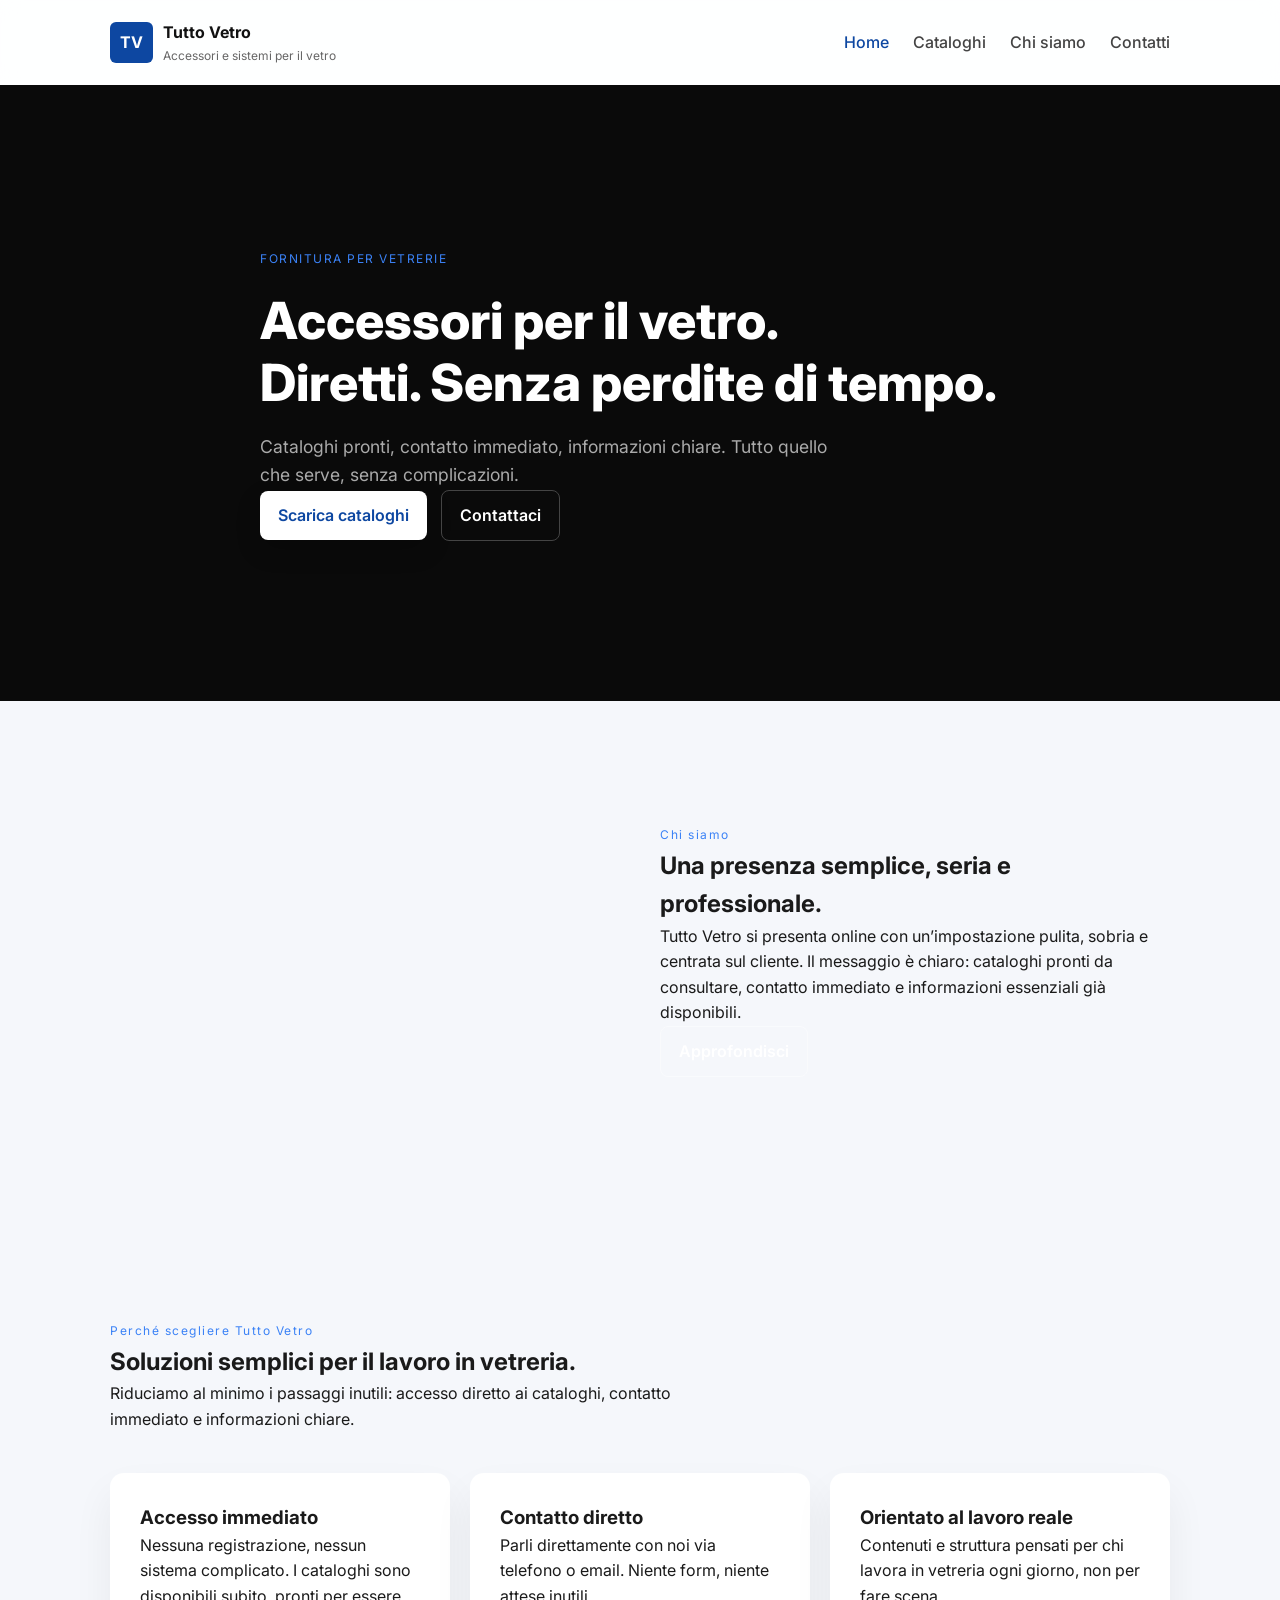
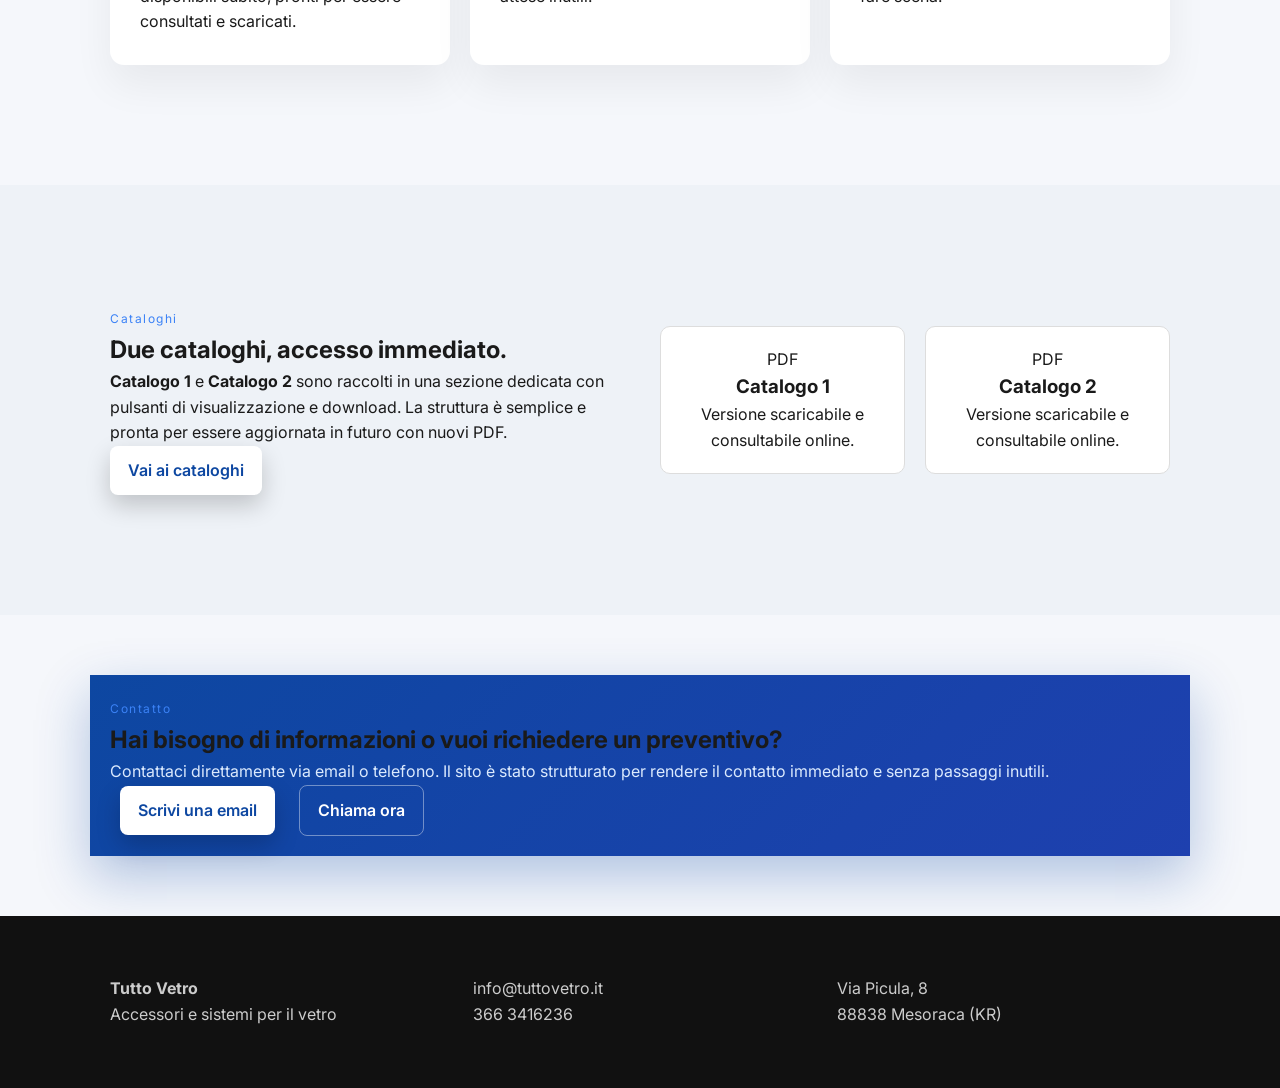
==== index.html @ 6172b516 "Update index.html" ====
<!DOCTYPE html>
<html lang="it">
<head>
  <meta charset="UTF-8" />
  <meta name="viewport" content="width=device-width, initial-scale=1.0" />
  <title>Tutto Vetro | Accessori e sistemi per il vetro</title>
  <meta name="description" content="Tutto Vetro fornisce accessori e sistemi per il vetro. Scarica i cataloghi e contattaci per un preventivo." />
  <meta name="theme-color" content="#0d47a1" />
  <link rel="preconnect" href="https://fonts.googleapis.com">
  <link rel="preconnect" href="https://fonts.gstatic.com" crossorigin>
  <link href="https://fonts.googleapis.com/css2?family=Inter:wght@400;500;600;700;800&display=swap" rel="stylesheet">
  <link rel="stylesheet" href="style.css" />
</head>
<body>
  <header class="site-header">
    <div class="container nav-wrap">
      <a class="brand" href="index.html" aria-label="Tutto Vetro home">
        <span class="brand-mark">TV</span>
        <span class="brand-text">
          <strong>Tutto Vetro</strong>
          <small>Accessori e sistemi per il vetro</small>
        </span>
      </a>
      <button class="nav-toggle" aria-expanded="false" aria-controls="site-nav">Menu</button>
      <nav id="site-nav" class="site-nav">
        <a href="index.html" class="active">Home</a>
        <a href="cataloghi.html">Cataloghi</a>
        <a href="chi-siamo.html">Chi siamo</a>
        <a href="contatti.html">Contatti</a>
      </nav>
    </div>
  </header>

  <main>
   <section class="hero">
  <div class="container hero-inner">
    
    <div class="hero-text">
      <span class="eyebrow">FORNITURA PER VETRERIE</span>
      <h1>Accessori per il vetro.<br>Diretti. Senza perdite di tempo.</h1>
      <p>
        Cataloghi pronti, contatto immediato, informazioni chiare. 
        Tutto quello che serve, senza complicazioni.
      </p>

      <div class="hero-actions">
        <a class="btn btn-primary" href="#">Scarica cataloghi</a>
        <a class="btn btn-ghost" href="#">Contattaci</a>
      </div>
    </div>

  </div>
</section>

     <section class="section">
      <div class="container split reverse">
        <div>
          <span class="eyebrow">Chi siamo</span>
          <h2>Una presenza semplice, seria e professionale.</h2>
          <p>Tutto Vetro si presenta online con un’impostazione pulita, sobria e centrata sul cliente. Il messaggio è chiaro: cataloghi pronti da consultare, contatto immediato e informazioni essenziali già disponibili.</p>
          <a class="btn btn-secondary" href="chi-siamo.html">Approfondisci</a>
        </div>
      </div>
    </section>
    
    <section class="section">
  <div class="container">
    
    <div class="section-head">
      <span class="eyebrow">Perché scegliere Tutto Vetro</span>
      <h2>Soluzioni semplici per il lavoro in vetreria.</h2>
      <p>Riduciamo al minimo i passaggi inutili: accesso diretto ai cataloghi, contatto immediato e informazioni chiare.</p>
    </div>

    <div class="cards three">

      <article class="card">
        <h3>Accesso immediato</h3>
        <p>Nessuna registrazione, nessun sistema complicato. I cataloghi sono disponibili subito, pronti per essere consultati e scaricati.</p>
      </article>

      <article class="card">
        <h3>Contatto diretto</h3>
        <p>Parli direttamente con noi via telefono o email. Niente form, niente attese inutili.</p>
      </article>

      <article class="card">
        <h3>Orientato al lavoro reale</h3>
        <p>Contenuti e struttura pensati per chi lavora in vetreria ogni giorno, non per fare scena.</p>
      </article>
    </div>
  </div>
</section>

    <section class="section section-alt">
      <div class="container split">
        <div>
          <span class="eyebrow">Cataloghi</span>
          <h2>Due cataloghi, accesso immediato.</h2>
          <p><strong>Catalogo 1</strong> e <strong>Catalogo 2</strong> sono raccolti in una sezione dedicata con pulsanti di visualizzazione e download. La struttura è semplice e pronta per essere aggiornata in futuro con nuovi PDF.</p>
          <a class="btn btn-primary" href="cataloghi.html">Vai ai cataloghi</a>
        </div>
        <div class="catalog-preview">
          <div class="catalog-box">
            <span>PDF</span>
            <h3>Catalogo 1</h3>
            <p>Versione scaricabile e consultabile online.</p>
          </div>
          <div class="catalog-box">
            <span>PDF</span>
            <h3>Catalogo 2</h3>
            <p>Versione scaricabile e consultabile online.</p>
          </div>
        </div>
      </div>
    </section>

    <section class="cta-section">
      <div class="container cta-box">
        <div>
          <span class="eyebrow">Contatto</span>
          <h2>Hai bisogno di informazioni o vuoi richiedere un preventivo?</h2>
          <p>Contattaci direttamente via email o telefono. Il sito è stato strutturato per rendere il contatto immediato e senza passaggi inutili.</p>
        </div>
        <div class="cta-actions">
          <a class="btn btn-primary" href="mailto:info@tuttovetro.it">Scrivi una email</a>
          <a class="btn btn-secondary" href="tel:+393663416236">Chiama ora</a>
        </div>
      </div>
    </section>
  </main>

  <footer class="site-footer">
    <div class="container footer-grid">
      <div>
        <strong>Tutto Vetro</strong>
        <p>Accessori e sistemi per il vetro</p>
      </div>
      <div>
        <p><a href="mailto:info@tuttovetro.it">info@tuttovetro.it</a></p>
        <p><a href="tel:+393663416236">366 3416236</a></p>
      </div>
      <div>
        <p>Via Picula, 8</p>
        <p>88838 Mesoraca (KR)</p>
      </div>
    </div>
  </footer>

  <script src="assets/js/script.js"></script>
</body>
</html>
---- style.css ----
/* ===== RESET ===== */
* {
  margin: 0;
  padding: 0;
  box-sizing: border-box;
}

/* ===== BASE ===== */
body {
  font-family: 'Inter', sans-serif;
  background: #f5f7fb;
  color: #1a1a1a;
  line-height: 1.6;
}

.container {
  max-width: 1100px;
  margin: auto;
  padding: 20px;
}

/* ===== HEADER ===== */
.site-header {
  background: rgba(255,255,255,0.9);
  backdrop-filter: blur(10px);
  position: sticky;
  top: 0;
  z-index: 100;
}

.nav-wrap {
  display: flex;
  justify-content: space-between;
  align-items: center;
}

.brand {
  display: flex;
  align-items: center;
  text-decoration: none;
  color: #111;
}

.brand-mark {
  background: #0d47a1;
  color: white;
  padding: 8px 10px;
  border-radius: 6px;
  margin-right: 10px;
  font-weight: 700;
}

.brand-text small {
  display: block;
  font-size: 0.75rem;
  color: #666;
}

/* NAV */
.site-nav a {
  margin-left: 20px;
  text-decoration: none;
  color: #444;
  font-weight: 500;
}

.site-nav a.active,
.site-nav a:hover {
  color: #0d47a1;
}

/* ===== HERO ===== */
.hero {
  background: #0a0a0a;
  color: white;
  padding: 140px 0;
}

.hero-inner {
  max-width: 800px;
}

.hero h1 {
  font-size: 3.2rem;
  font-weight: 800;
  line-height: 1.2;
  margin: 20px 0;
}

.hero p {
  color: #aaa;
  font-size: 1.1rem;
  max-width: 600px;
}

.eyebrow {
  font-size: 0.75rem;
  letter-spacing: 1.5px;
  color: #3b82f6;
}

.btn-primary {
  background: #2563eb;
  color: white;
  padding: 14px 22px;
  border-radius: 8px;
}

.btn-ghost {
  border: 1px solid #444;
  color: white;
  padding: 14px 22px;
  border-radius: 8px;
}

/* BOTTONI */
.btn {
  display: inline-block;
  padding: 12px 18px;
  border-radius: 8px;
  font-weight: 600;
  text-decoration: none;
  margin-right: 10px;
}

.btn-primary {
  background: white;
  color: #0d47a1;
  box-shadow: 0 10px 25px rgba(0,0,0,0.2);
}

.btn-primary:hover {
  transform: translateY(-2px);
}

.btn-secondary {
  border: 1px solid rgba(255,255,255,0.4);
  color: white;
}

.btn-secondary:hover {
  background: #eee;
}

/* LISTA HERO */
.hero-points {
  margin-top: 20px;
  list-style: none;
}

.hero-points li {
  margin-bottom: 8px;
}

/* ===== CARD HERO DESTRA ===== */
.hero-card {
  background: rgba(255,255,255,0.08);
  backdrop-filter: blur(10px);
  border: 1px solid rgba(255,255,255,0.15);
  color: white;
}

.quick-info dt {
  font-weight: 600;
  font-size: 0.85rem;
  color: #777;
}

.quick-info dd {
  margin-bottom: 12px;
}

/* ===== SEZIONI ===== */
.section {
  padding: 100px 0;
}

.section-alt {
  background: #eef2f7;
}

.section-head {
  max-width: 600px;
  margin-bottom: 40px;
}

/* ===== CARDS ===== */
.cards {
  display: grid;
  gap: 20px;
}

.cards.three {
  grid-template-columns: repeat(3, 1fr);
}

.card {
  background: white;
  padding: 30px;
  border-radius: 14px;
  box-shadow: 0 20px 40px rgba(0,0,0,0.06);
  transition: all 0.3s ease;
}

.card:hover {
  transform: translateY(-6px);
  box-shadow: 0 30px 60px rgba(0,0,0,0.1);
}

/* ===== SPLIT ===== */
.split {
  display: grid;
  grid-template-columns: 1fr 1fr;
  gap: 40px;
  align-items: center;
}

.split.reverse {
  direction: rtl;
}

.split.reverse > * {
  direction: ltr;
}

/* ===== CATALOGHI ===== */
.catalog-preview {
  display: flex;
  gap: 20px;
}

.catalog-box {
  background: white;
  padding: 20px;
  border-radius: 10px;
  flex: 1;
  text-align: center;
  border: 1px solid #ddd;
}

/* ===== INFO PANEL ===== */
.info-panel {
  background: white;
  padding: 25px;
  border-radius: 10px;
}

.info-panel ul {
  list-style: none;
}

.info-panel li {
  margin-bottom: 10px;
}

/* ===== CTA ===== */
.cta-section {
  padding: 60px 0;
}

.cta-box {
  background: linear-gradient(135deg, #0d47a1, #1e40af);
  box-shadow: 0 20px 50px rgba(13,71,161,0.3);
}

.cta-box p {
  color: #dbeafe;
}

.cta-actions a {
  margin-left: 10px;
}

/* ===== FOOTER ===== */
.site-footer {
  background: #111;
  color: #ccc;
  padding: 40px 0;
}

.footer-grid {
  display: grid;
  grid-template-columns: repeat(3, 1fr);
  gap: 30px;
}

.site-footer a {
  color: #ccc;
  text-decoration: none;
}

/* ===== RESPONSIVE ===== */
@media (max-width: 900px) {
  .hero-grid,
  .split,
  .cards.three,
  .footer-grid {
    grid-template-columns: 1fr;
  }

  .cta-box {
    flex-direction: column;
    gap: 20px;
    text-align: center;
  }
}
.nav-toggle {
  display: none;
}
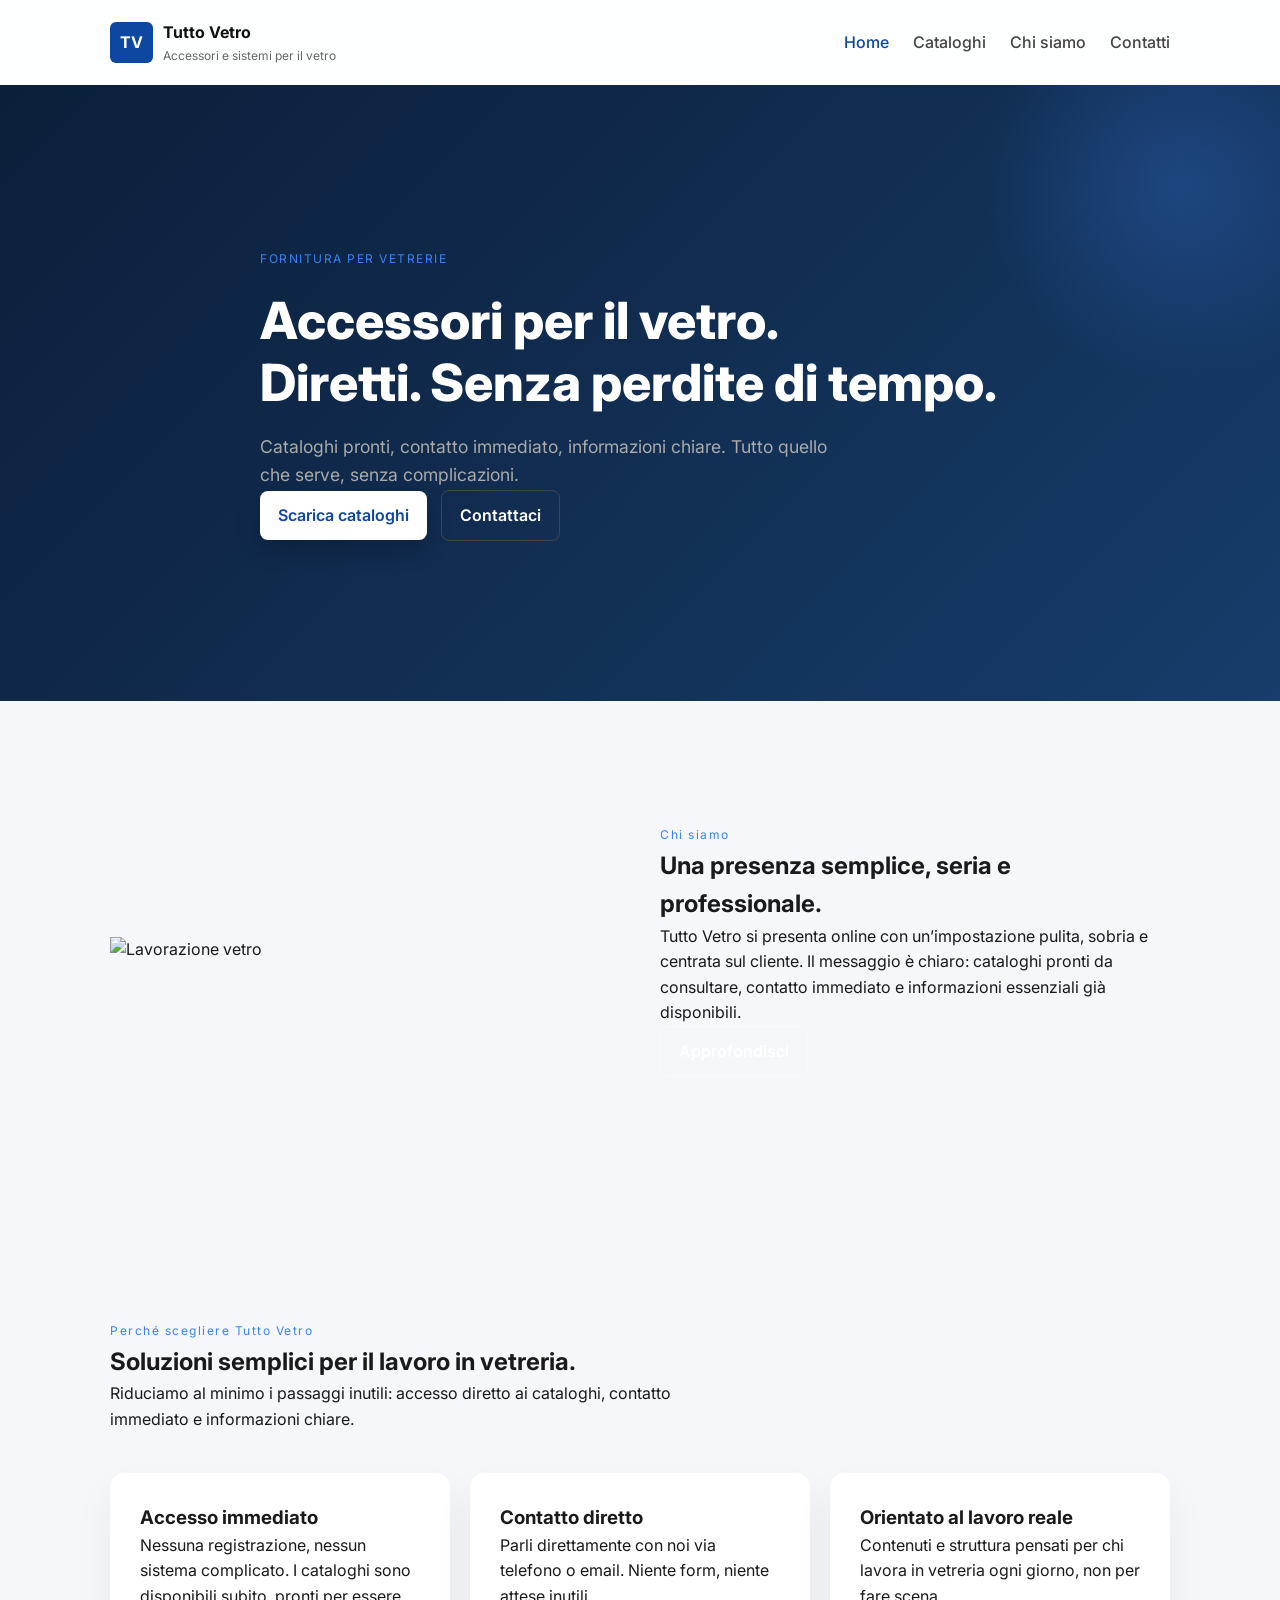
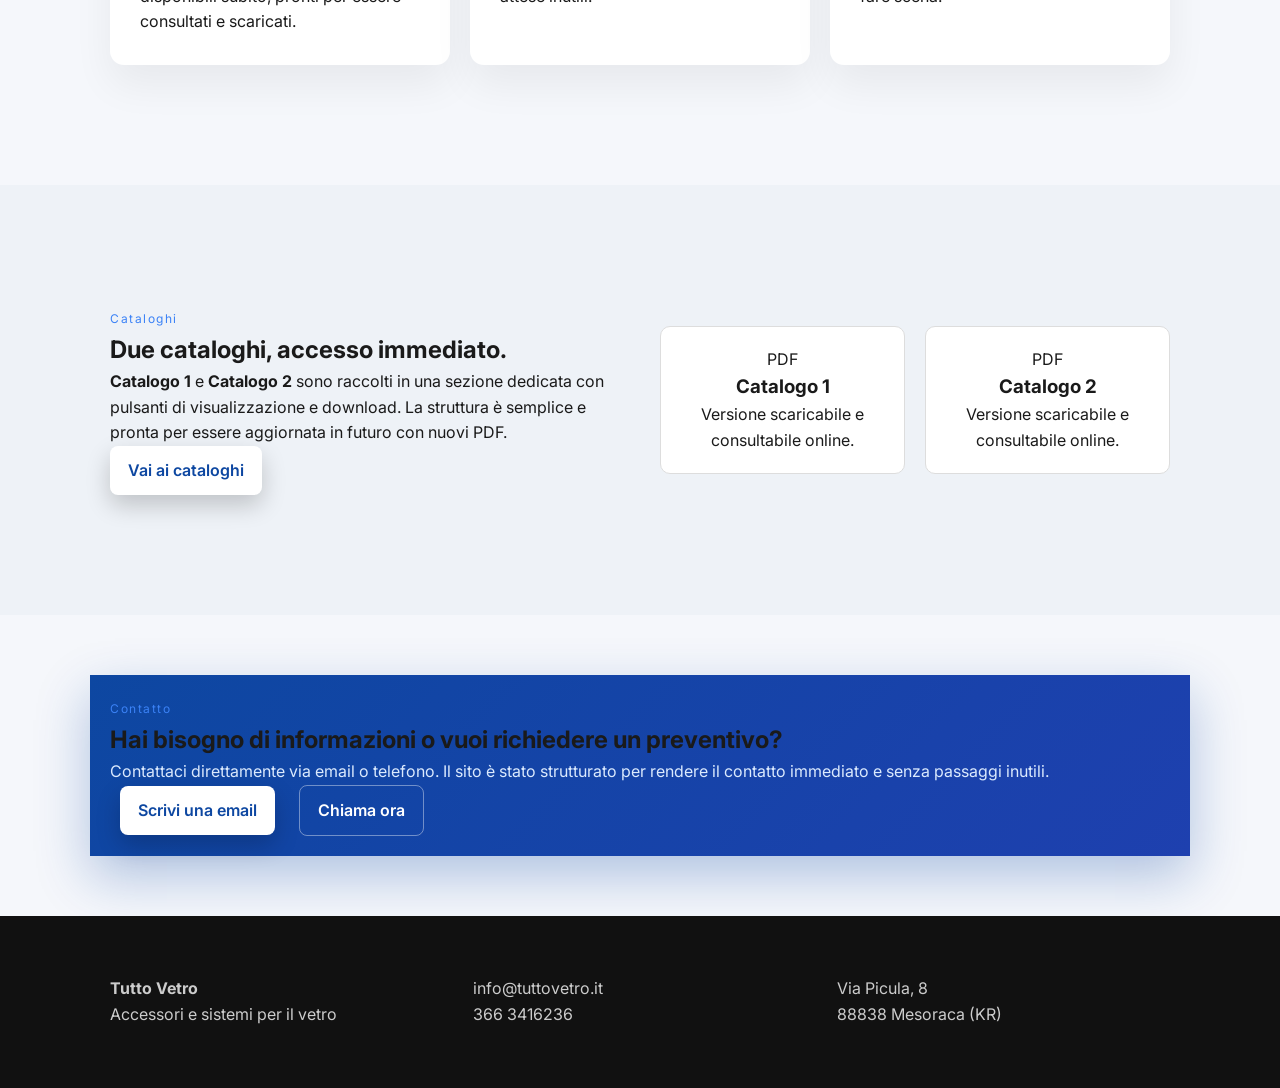
==== commit 910b12be: "Update index.html" ====
--- a/index.html
+++ b/index.html
@@ -60,6 +60,9 @@
           <p>Tutto Vetro si presenta online con un’impostazione pulita, sobria e centrata sul cliente. Il messaggio è chiaro: cataloghi pronti da consultare, contatto immediato e informazioni essenziali già disponibili.</p>
           <a class="btn btn-secondary" href="chi-siamo.html">Approfondisci</a>
         </div>
+        <div class="image-box">
+      <img src="assets/img/vetro.jpg" alt="Lavorazione vetro">
+    </div>
       </div>
     </section>
     
--- a/style.css
+++ b/style.css
@@ -71,9 +71,33 @@
 
 /* ===== HERO ===== */
 .hero {
-  background: #0a0a0a;
+  .hero {
+  backdrop-filter: blur(2px);
+}
+  background: linear-gradient(
+    135deg,
+    #0b1f3a 0%,
+    #102a4c 40%,
+    #163d6b 100%
+  );
   color: white;
   padding: 140px 0;
+  position: relative;
+  overflow: hidden;
+}
+
+.hero::before {
+  content: "";
+  position: absolute;
+  top: -100px;
+  right: -100px;
+  width: 400px;
+  height: 400px;
+  background: radial-gradient(
+    circle,
+    rgba(59, 130, 246, 0.25),
+    transparent 70%
+  );
 }
 
 .hero-inner {
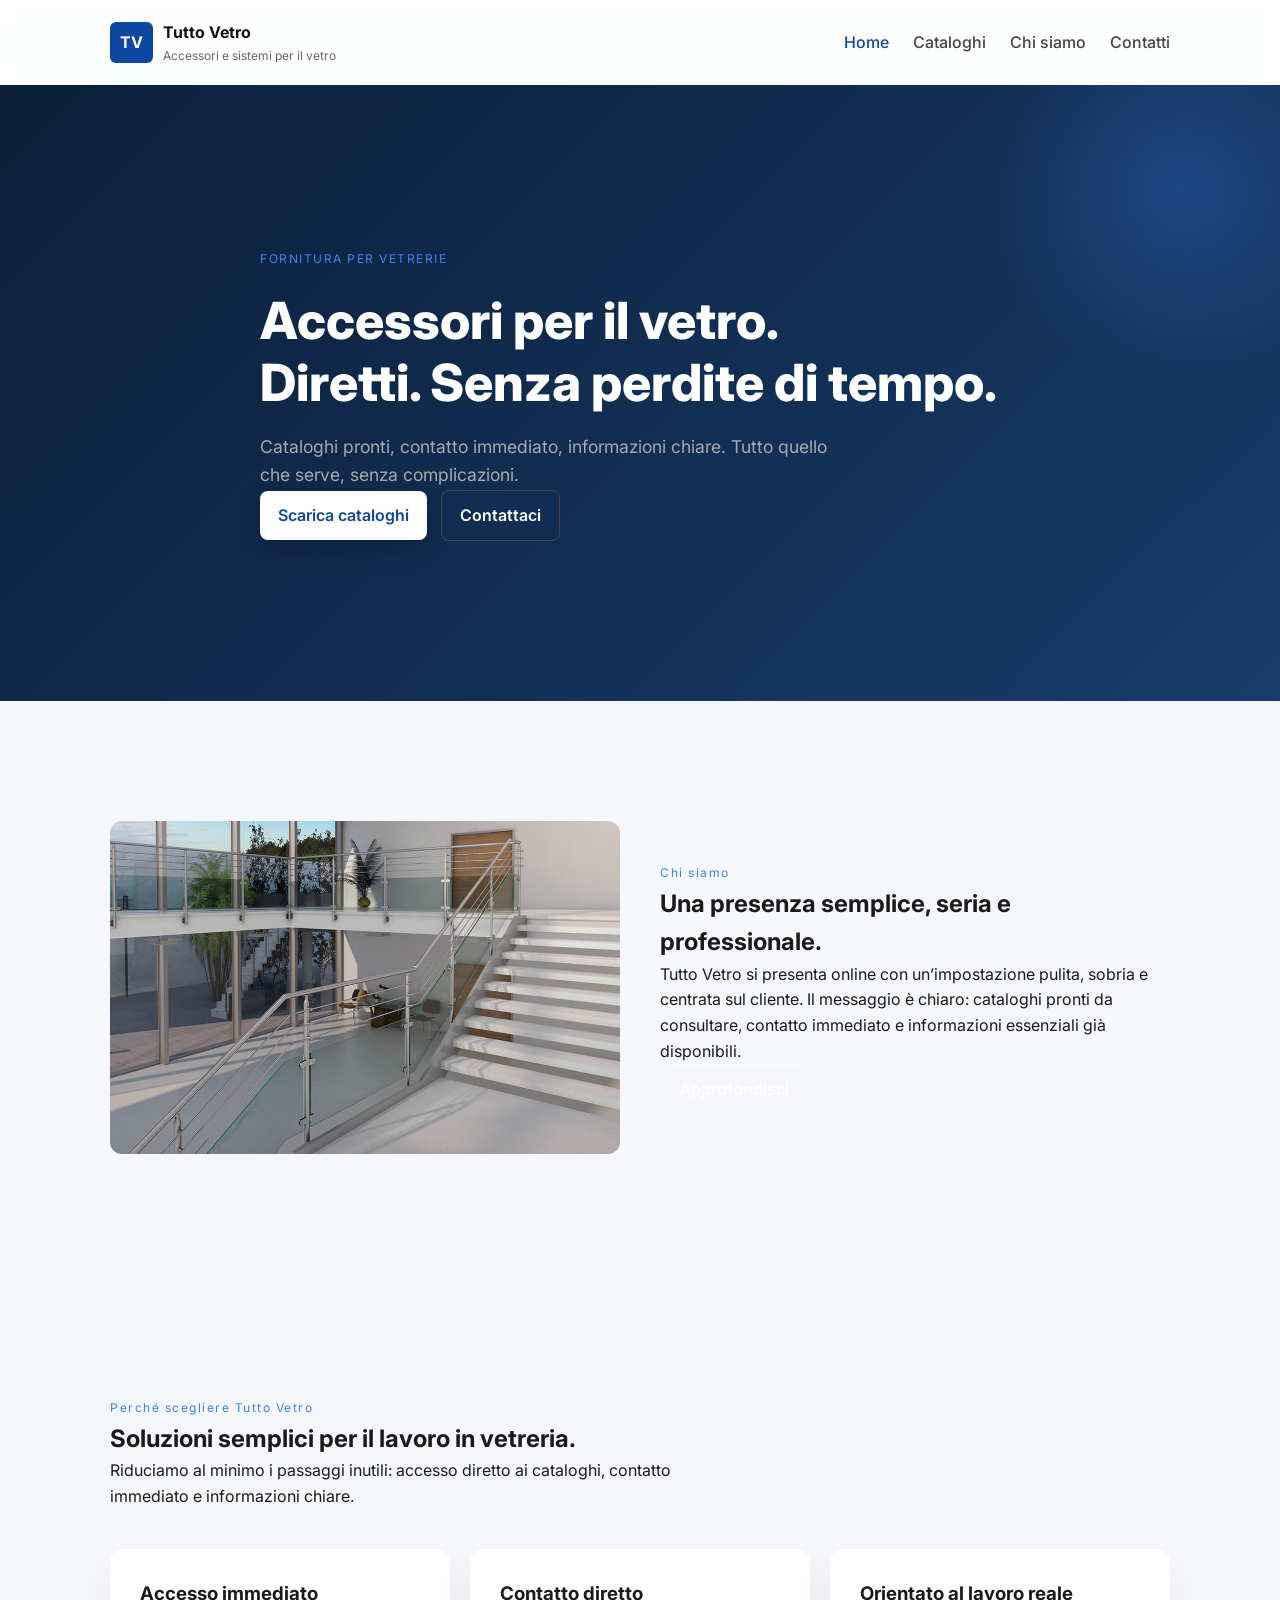
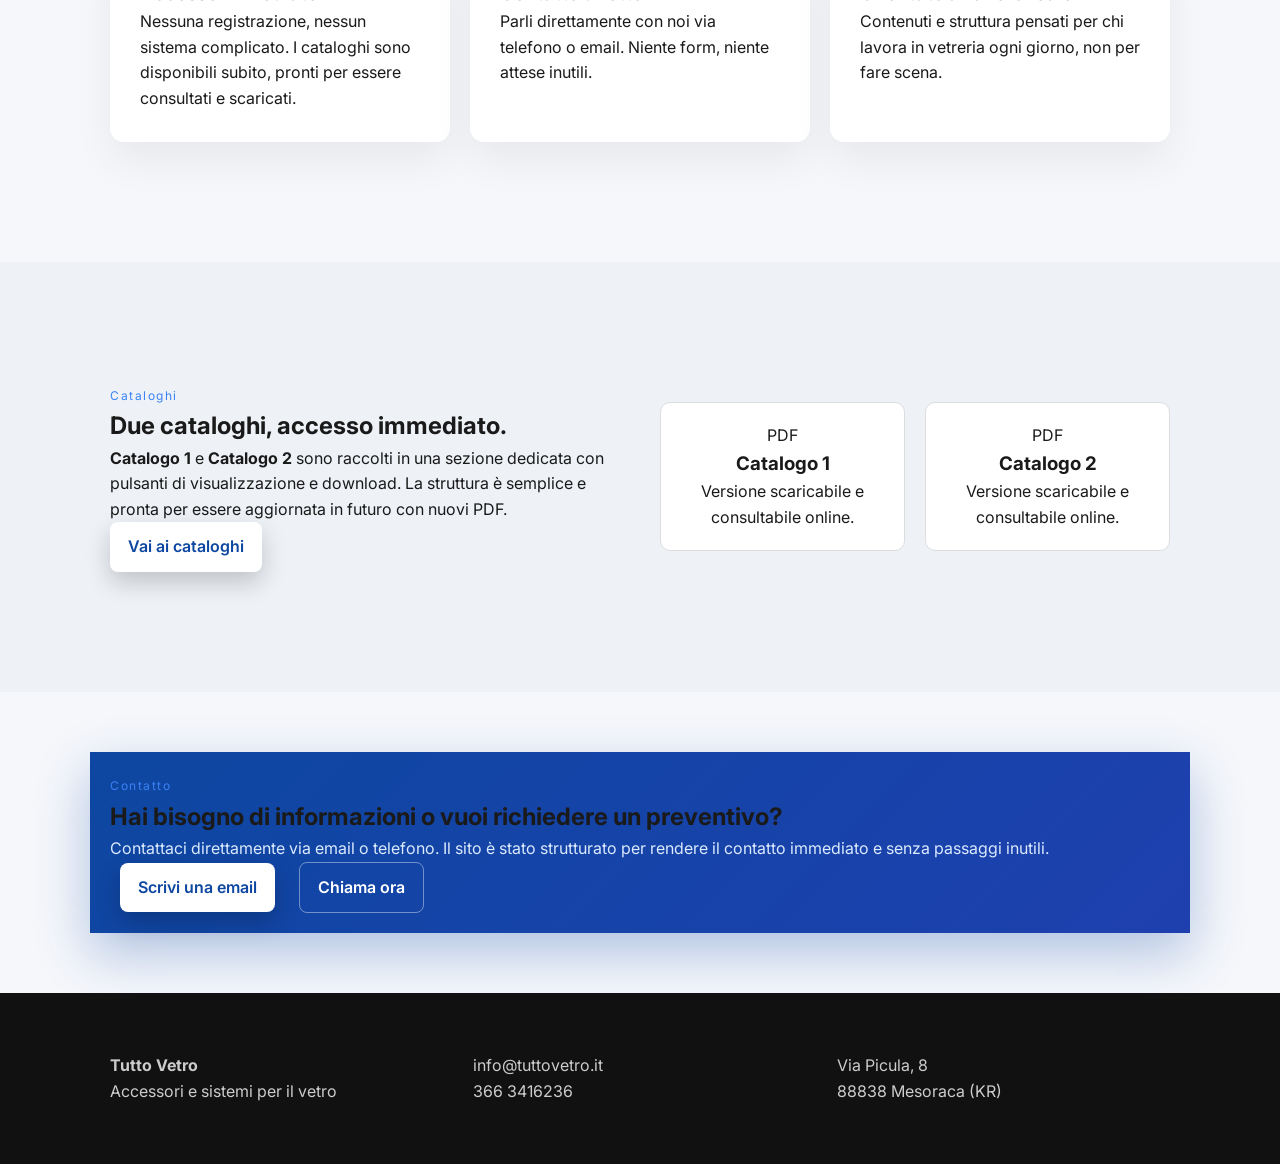
==== commit 55b1add0: "Update index.html" ====
--- a/index.html
+++ b/index.html
@@ -61,7 +61,7 @@
           <a class="btn btn-secondary" href="chi-siamo.html">Approfondisci</a>
         </div>
         <div class="image-box">
-      <img src="assets/img/vetro.jpg" alt="Lavorazione vetro">
+      <img src="assets/vetro.jpg" alt="Lavorazione vetro">
     </div>
       </div>
     </section>
--- a/style.css
+++ b/style.css
@@ -331,3 +331,27 @@
 .nav-toggle {
   display: none;
 }
+.image-box {
+  position: relative;
+  border-radius: 12px;
+  overflow: hidden;
+}
+
+.image-box img {
+  width: 100%;
+  height: 100%;
+  object-fit: cover;
+  display: block;
+}
+
+/* overlay leggero (effetto premium) */
+.image-box::after {
+  content: "";
+  position: absolute;
+  inset: 0;
+  background: linear-gradient(
+    to top,
+    rgba(0,0,0,0.3),
+    transparent
+  );
+}
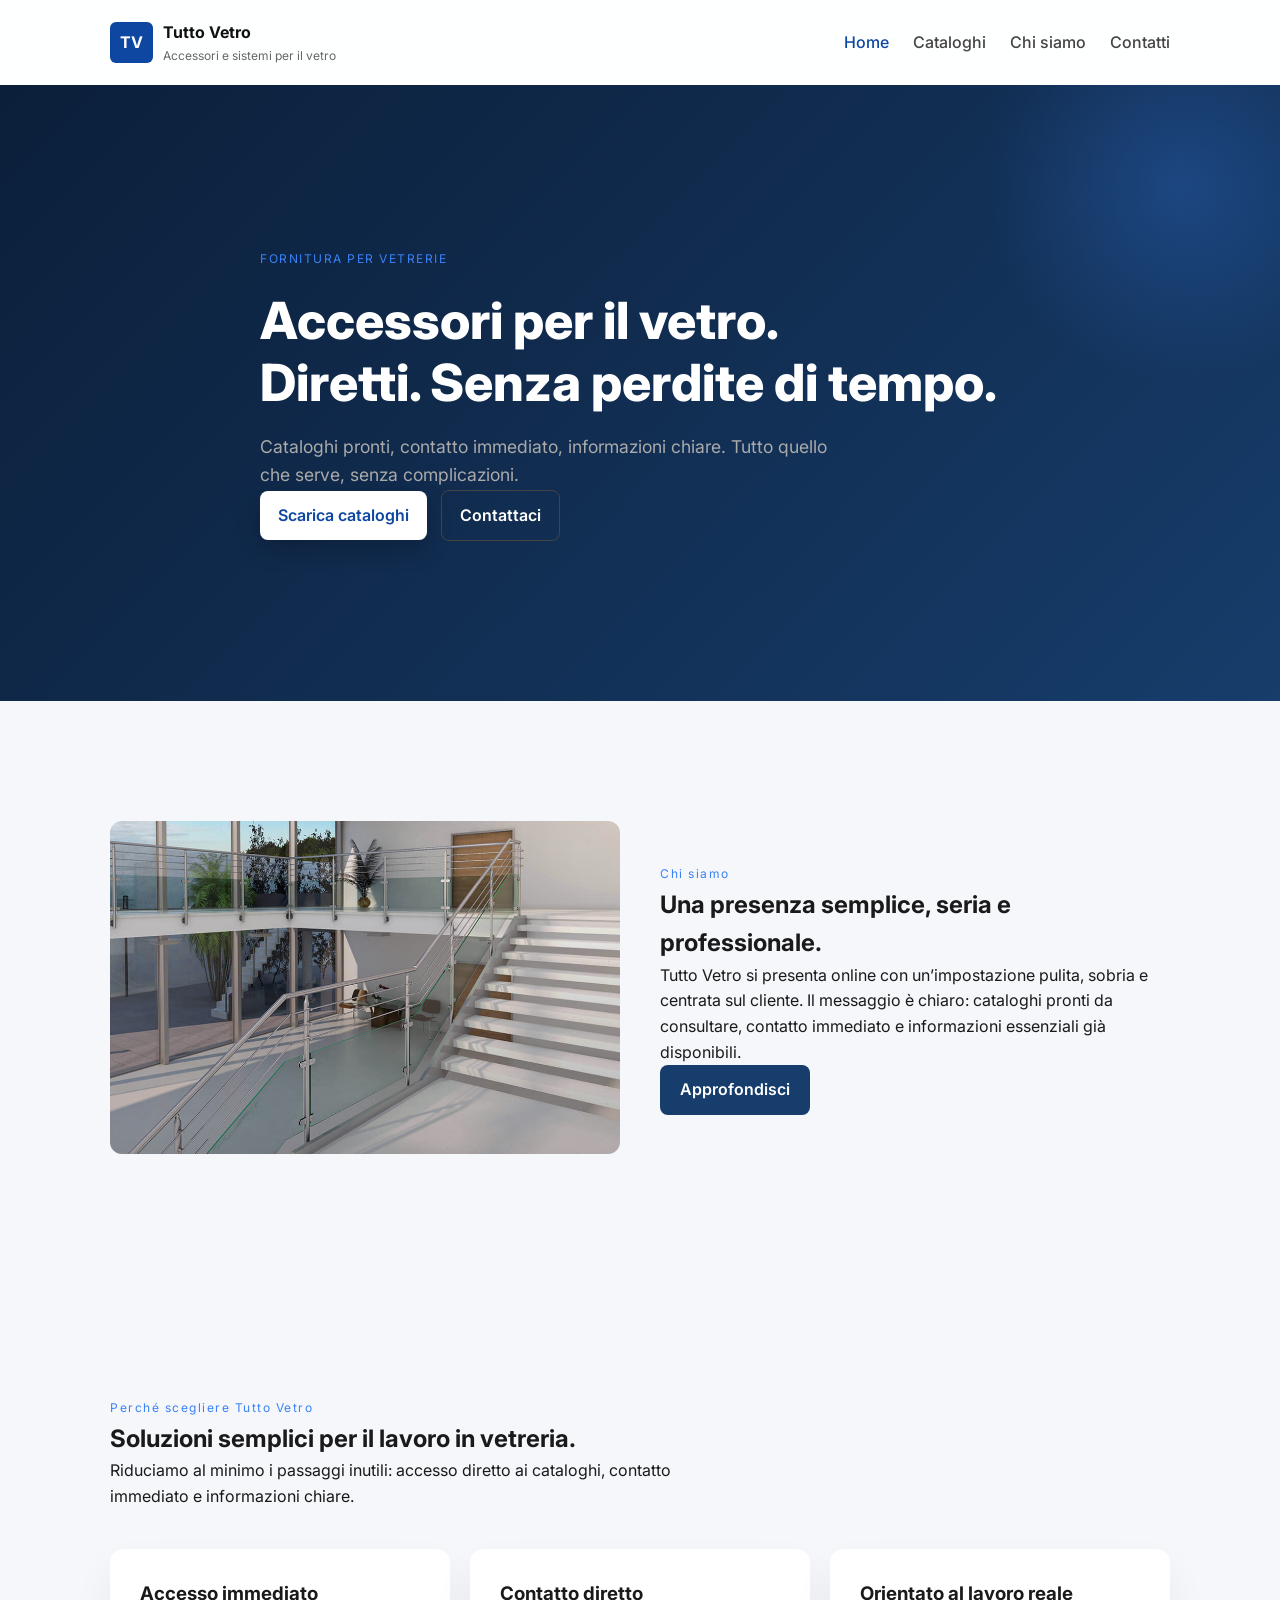
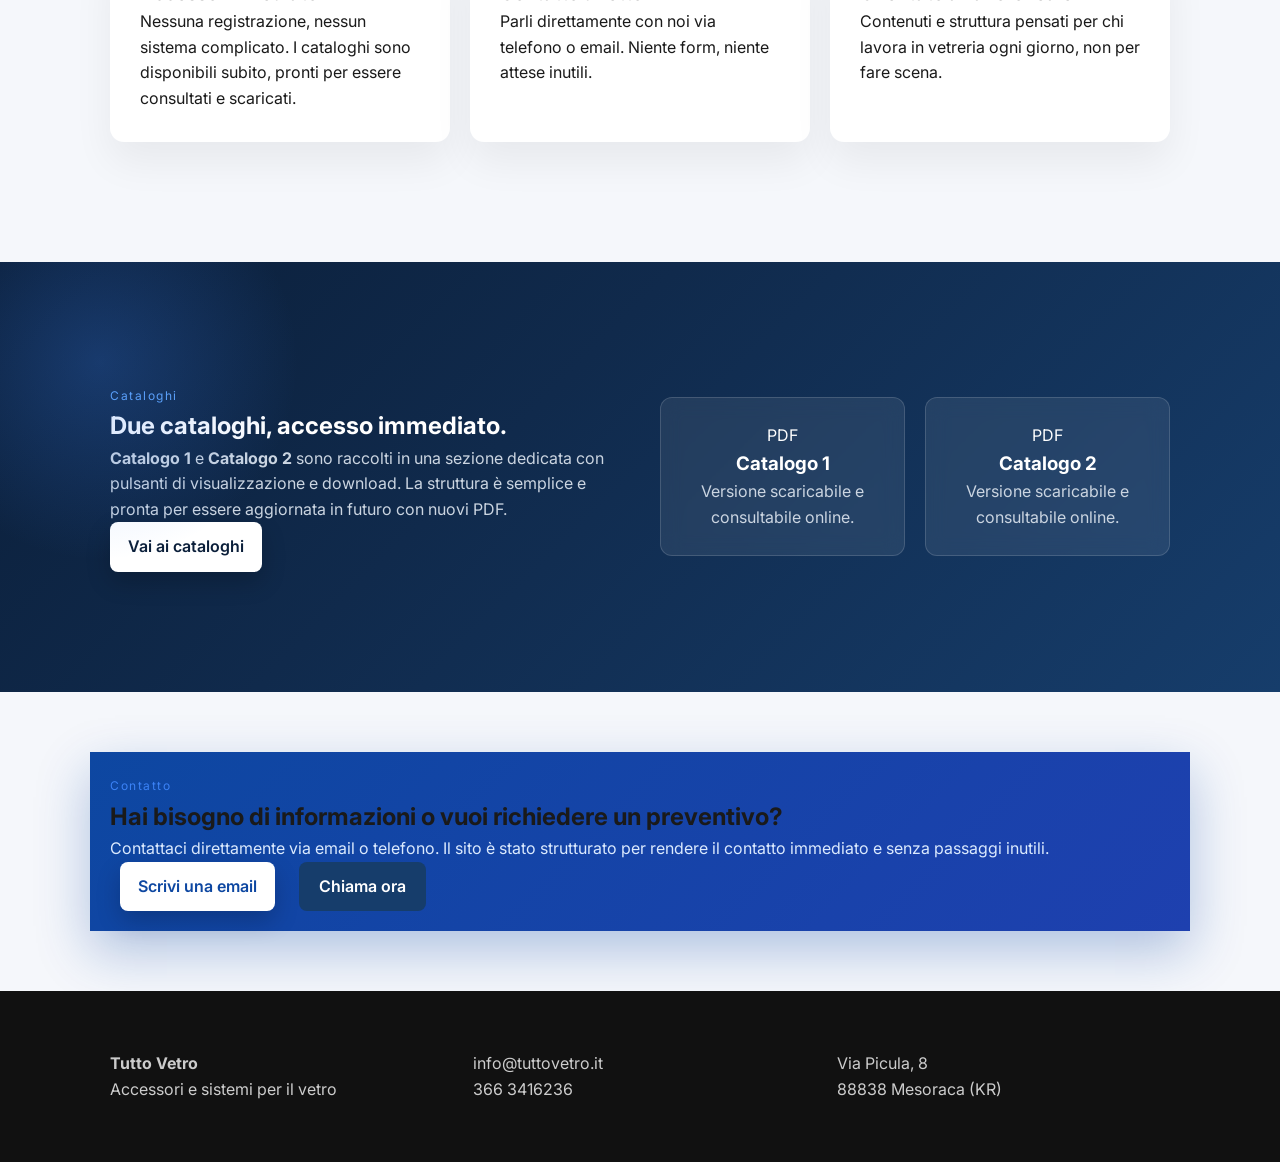
==== commit 991851d5: "Update index.html" ====
--- a/index.html
+++ b/index.html
@@ -95,7 +95,7 @@
   </div>
 </section>
 
-    <section class="section section-alt">
+    <section class="section section-blue">
       <div class="container split">
         <div>
           <span class="eyebrow">Cataloghi</span>
--- a/style.css
+++ b/style.css
@@ -158,12 +158,16 @@
 }
 
 .btn-secondary {
-  border: 1px solid rgba(255,255,255,0.4);
-  color: white;
+  background: #163d6b;
+  color: white;
+  border: none;
+  padding: 12px 20px;
+  border-radius: 8px;
+  font-weight: 600;
 }
 
 .btn-secondary:hover {
-  background: #eee;
+  background: #0f2b4d;
 }
 
 /* LISTA HERO */
@@ -355,3 +359,58 @@
     transparent
   );
 }
+.section-blue {
+  background: linear-gradient(
+    135deg,
+    #0b1f3a 0%,
+    #102a4c 40%,
+    #163d6b 100%
+  );
+  color: white;
+  padding: 100px 0;
+  position: relative;
+  overflow: hidden;
+}
+.section-blue::before {
+  content: "";
+  position: absolute;
+  top: -100px;
+  left: -100px;
+  width: 400px;
+  height: 400px;
+  background: radial-gradient(
+    circle,
+    rgba(59, 130, 246, 0.25),
+    transparent 70%
+  );
+}
+.section-blue p {
+  color: #cbd5e1;
+}
+
+.section-blue .eyebrow {
+  color: #60a5fa;
+}
+.catalog-box {
+  background: rgba(255,255,255,0.08);
+  backdrop-filter: blur(10px);
+  border: 1px solid rgba(255,255,255,0.15);
+  border-radius: 12px;
+  padding: 25px;
+  text-align: center;
+  color: white;
+  transition: all 0.3s ease;
+}
+
+.catalog-box:hover {
+  transform: translateY(-5px);
+  background: rgba(255,255,255,0.12);
+}
+.section-blue .btn-primary {
+  background: white;
+  color: #0b1f3a;
+}
+
+.section-blue .btn-primary:hover {
+  background: #e5e7eb;
+}
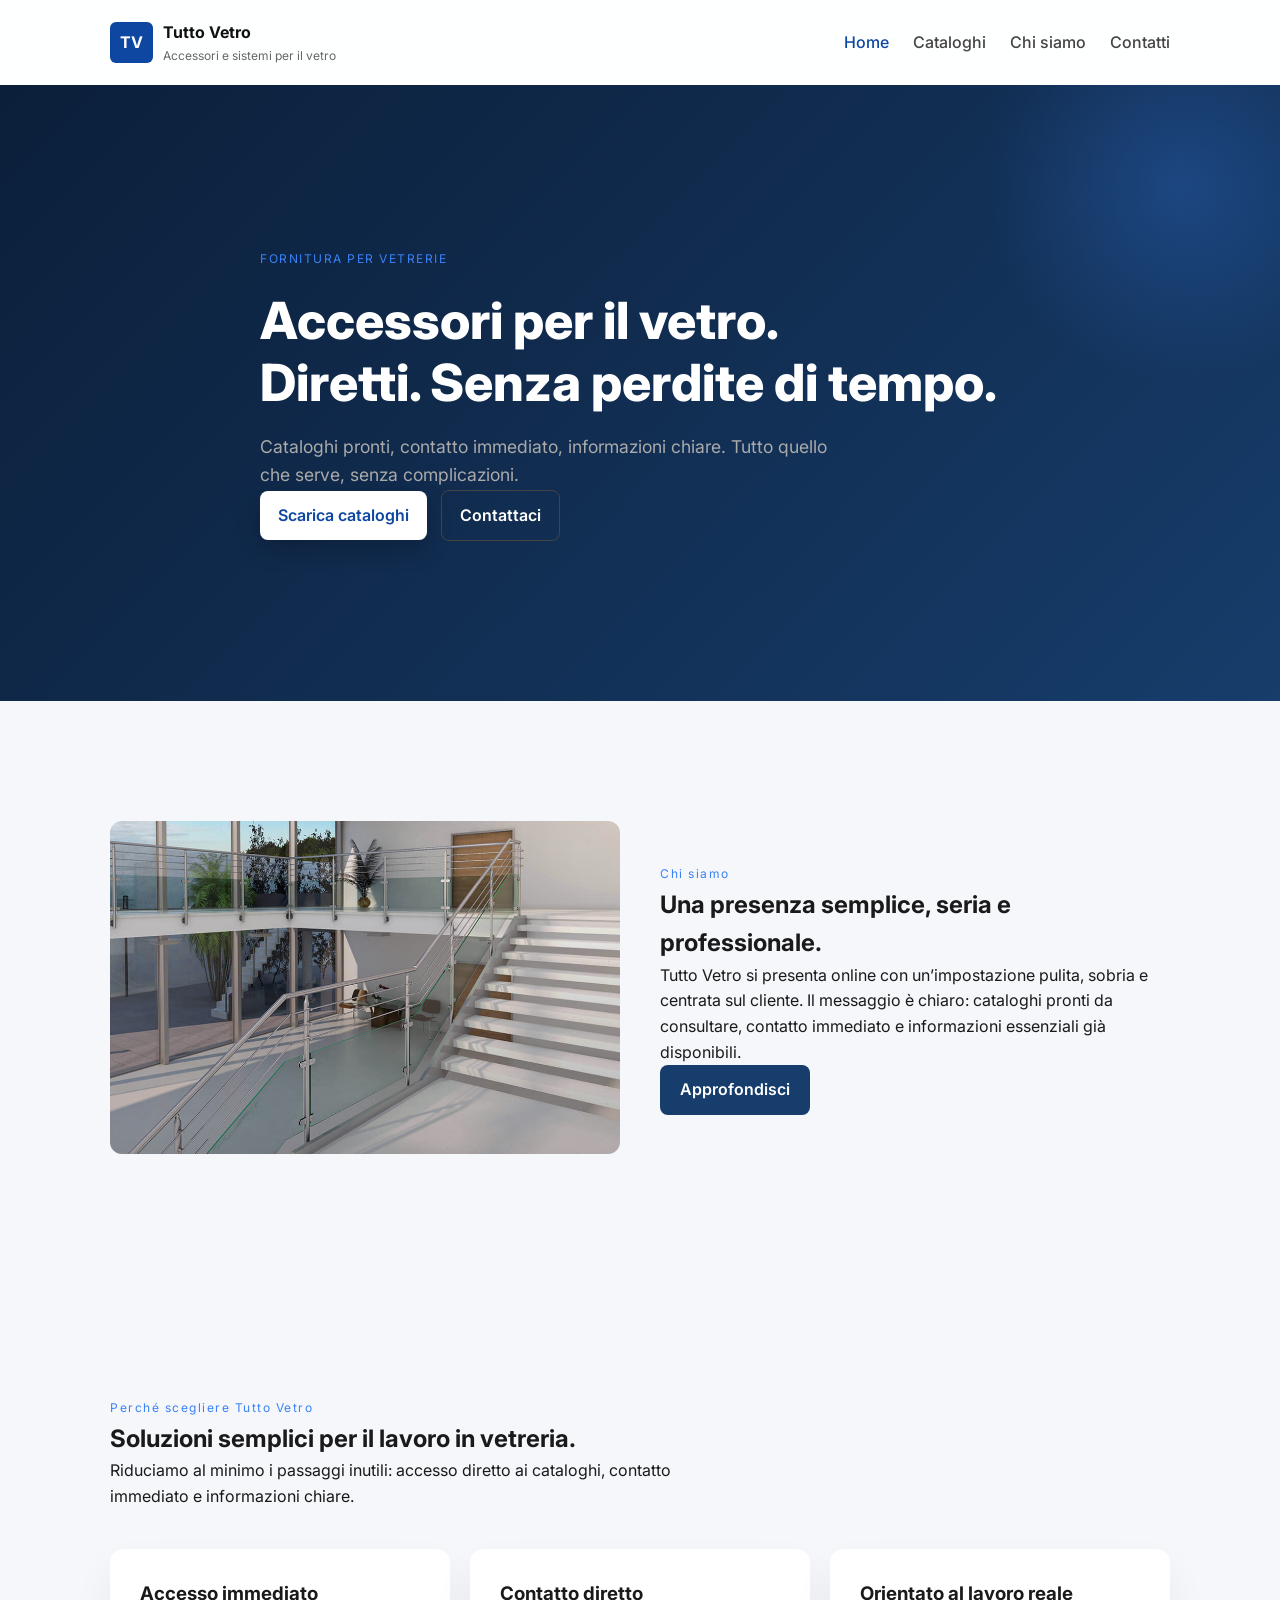
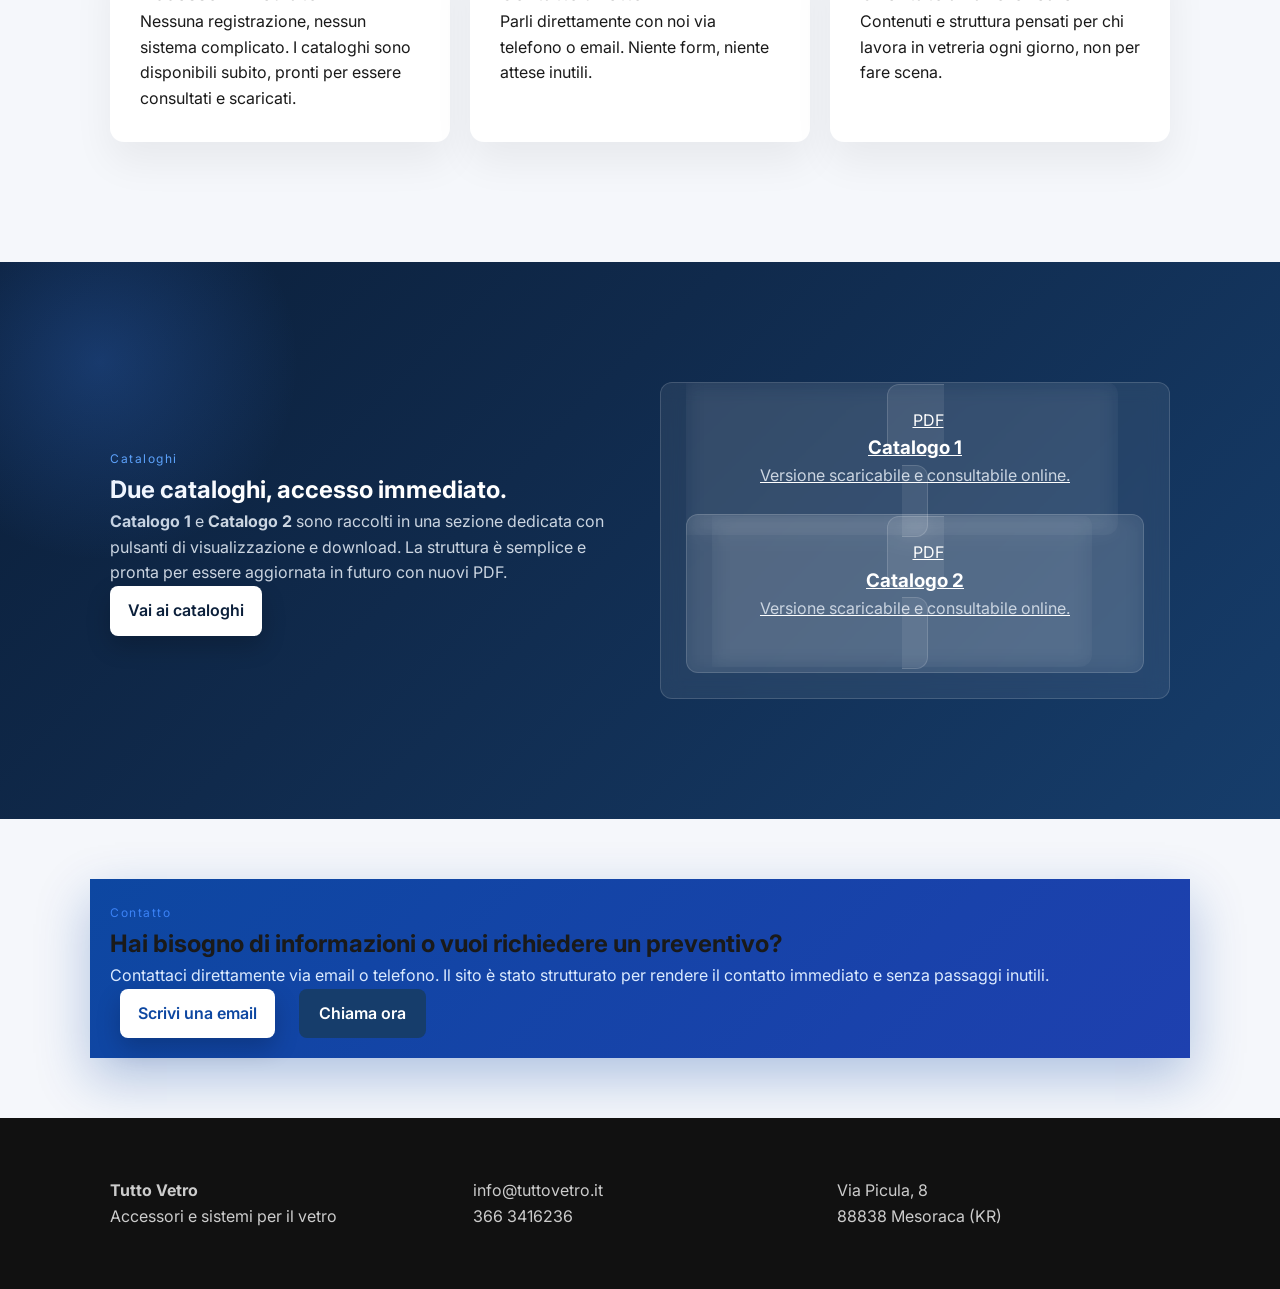
==== commit 15e71979: "Update index.html" ====
--- a/index.html
+++ b/index.html
@@ -105,15 +105,17 @@
         </div>
         <div class="catalog-preview">
           <div class="catalog-box">
-            <span>PDF</span>
-            <h3>Catalogo 1</h3>
-            <p>Versione scaricabile e consultabile online.</p>
-          </div>
+            <a href="catalogo-1.pdf" target="_blank" class="catalog-box">
+  <span>PDF</span>
+  <h3>Catalogo 1</h3>
+  <p>Versione scaricabile e consultabile online.</p>
+</a>
           <div class="catalog-box">
-            <span>PDF</span>
-            <h3>Catalogo 2</h3>
-            <p>Versione scaricabile e consultabile online.</p>
-          </div>
+            <a href="catalogo-2.pdf" target="_blank" class="catalog-box">
+  <span>PDF</span>
+  <h3>Catalogo 2</h3>
+  <p>Versione scaricabile e consultabile online.</p>
+</a>
         </div>
       </div>
     </section>
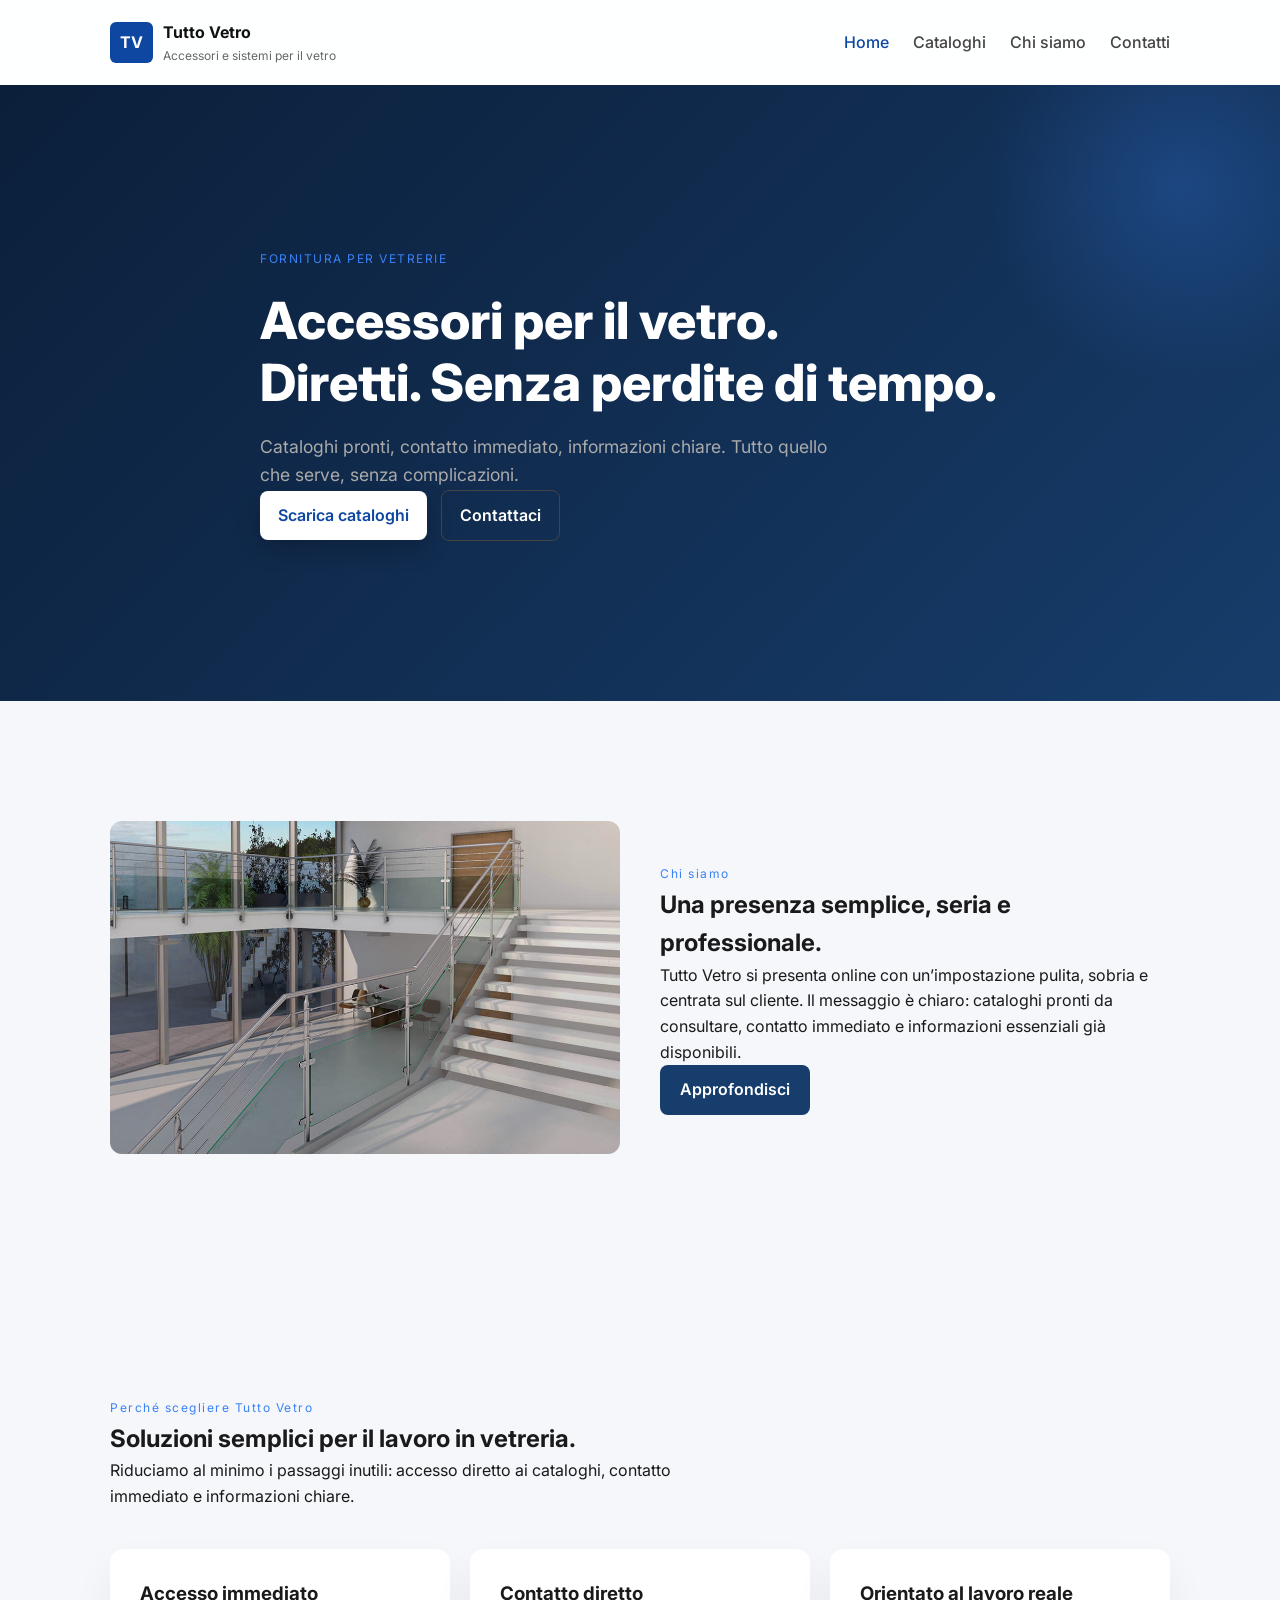
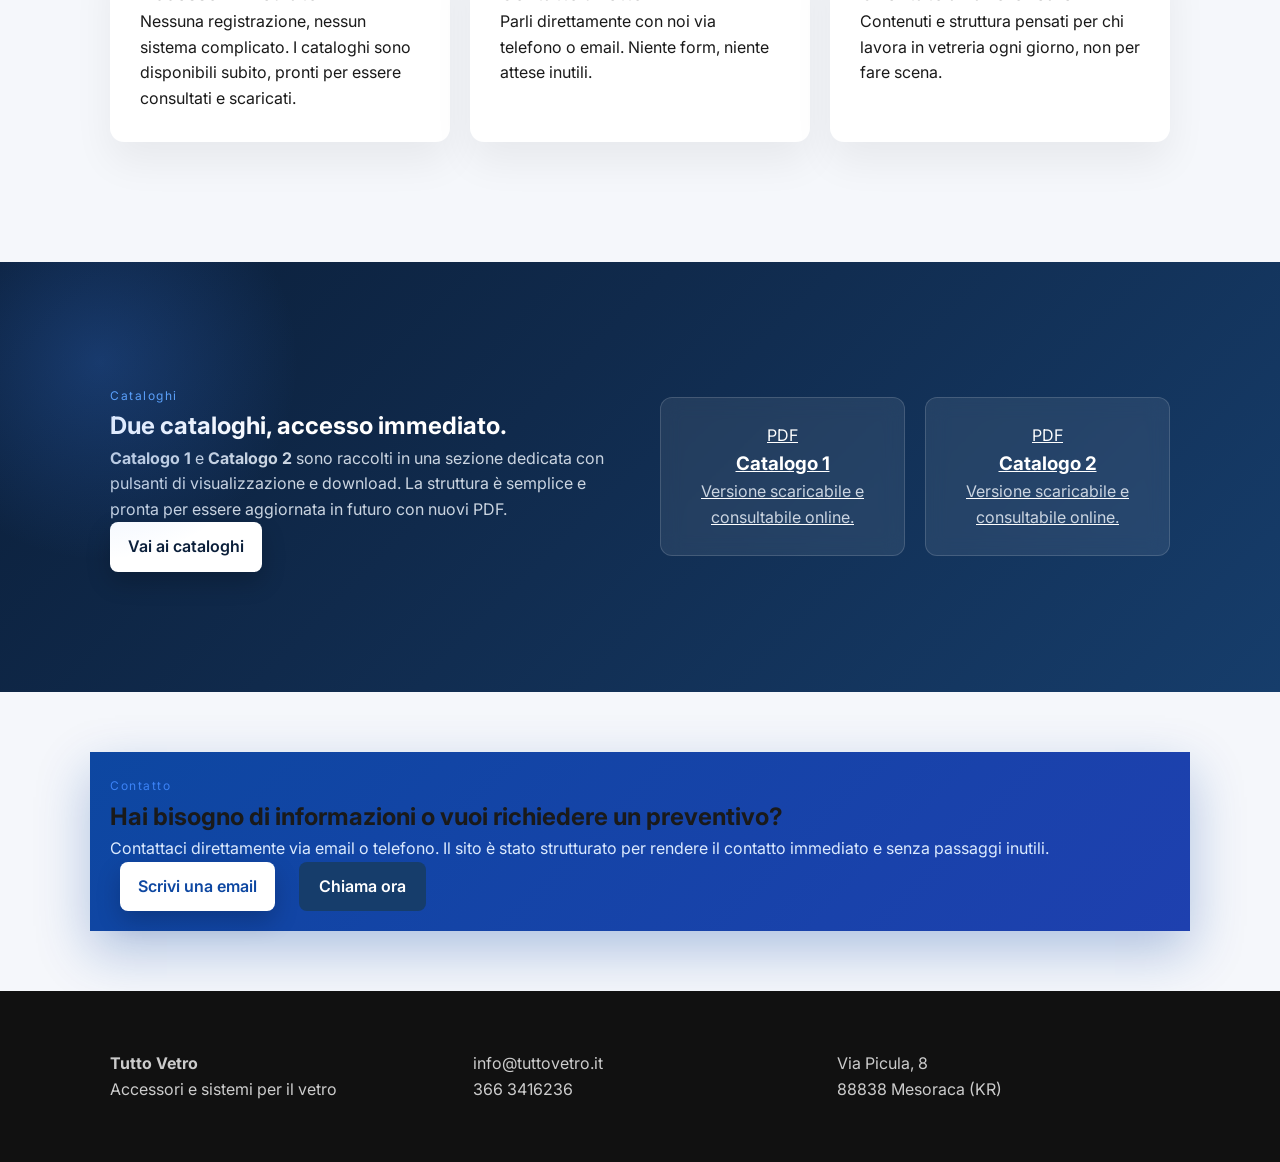
==== commit 8988f4e0: "Update index.html" ====
--- a/index.html
+++ b/index.html
@@ -103,20 +103,22 @@
           <p><strong>Catalogo 1</strong> e <strong>Catalogo 2</strong> sono raccolti in una sezione dedicata con pulsanti di visualizzazione e download. La struttura è semplice e pronta per essere aggiornata in futuro con nuovi PDF.</p>
           <a class="btn btn-primary" href="cataloghi.html">Vai ai cataloghi</a>
         </div>
-        <div class="catalog-preview">
-          <div class="catalog-box">
-            <a href="catalogo-1.pdf" target="_blank" class="catalog-box">
-  <span>PDF</span>
-  <h3>Catalogo 1</h3>
-  <p>Versione scaricabile e consultabile online.</p>
-</a>
-          <div class="catalog-box">
-            <a href="catalogo-2.pdf" target="_blank" class="catalog-box">
-  <span>PDF</span>
-  <h3>Catalogo 2</h3>
-  <p>Versione scaricabile e consultabile online.</p>
-</a>
-        </div>
+        
+       <div class="catalog-preview">
+
+  <a href="catalogo-1.pdf" target="_blank" class="catalog-box">
+    <span>PDF</span>
+    <h3>Catalogo 1</h3>
+    <p>Versione scaricabile e consultabile online.</p>
+  </a>
+
+  <a href="catalogo-2.pdf" target="_blank" class="catalog-box">
+    <span>PDF</span>
+    <h3>Catalogo 2</h3>
+    <p>Versione scaricabile e consultabile online.</p>
+  </a>
+
+</div>
       </div>
     </section>
 
--- a/style.css
+++ b/style.css
@@ -411,6 +411,3 @@
   color: #0b1f3a;
 }
 
-.section-blue .btn-primary:hover {
-  background: #e5e7eb;
-}
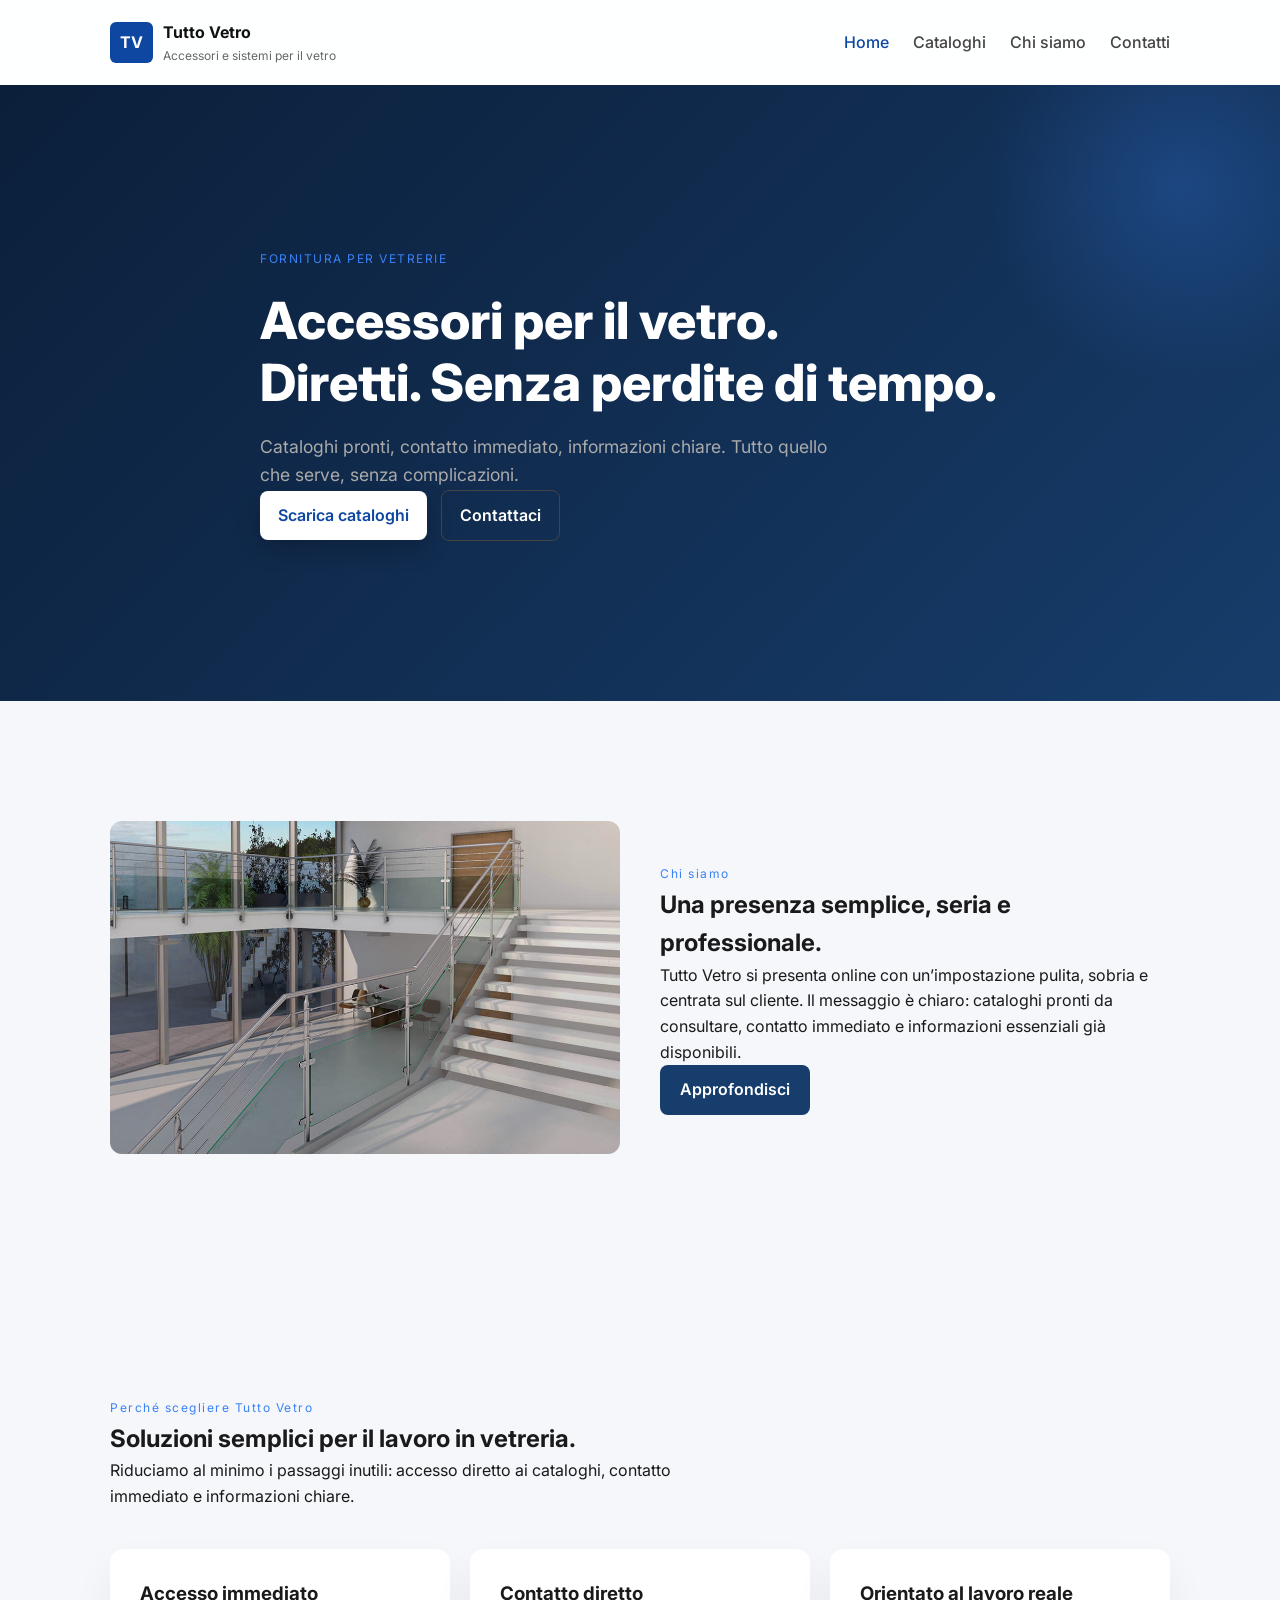
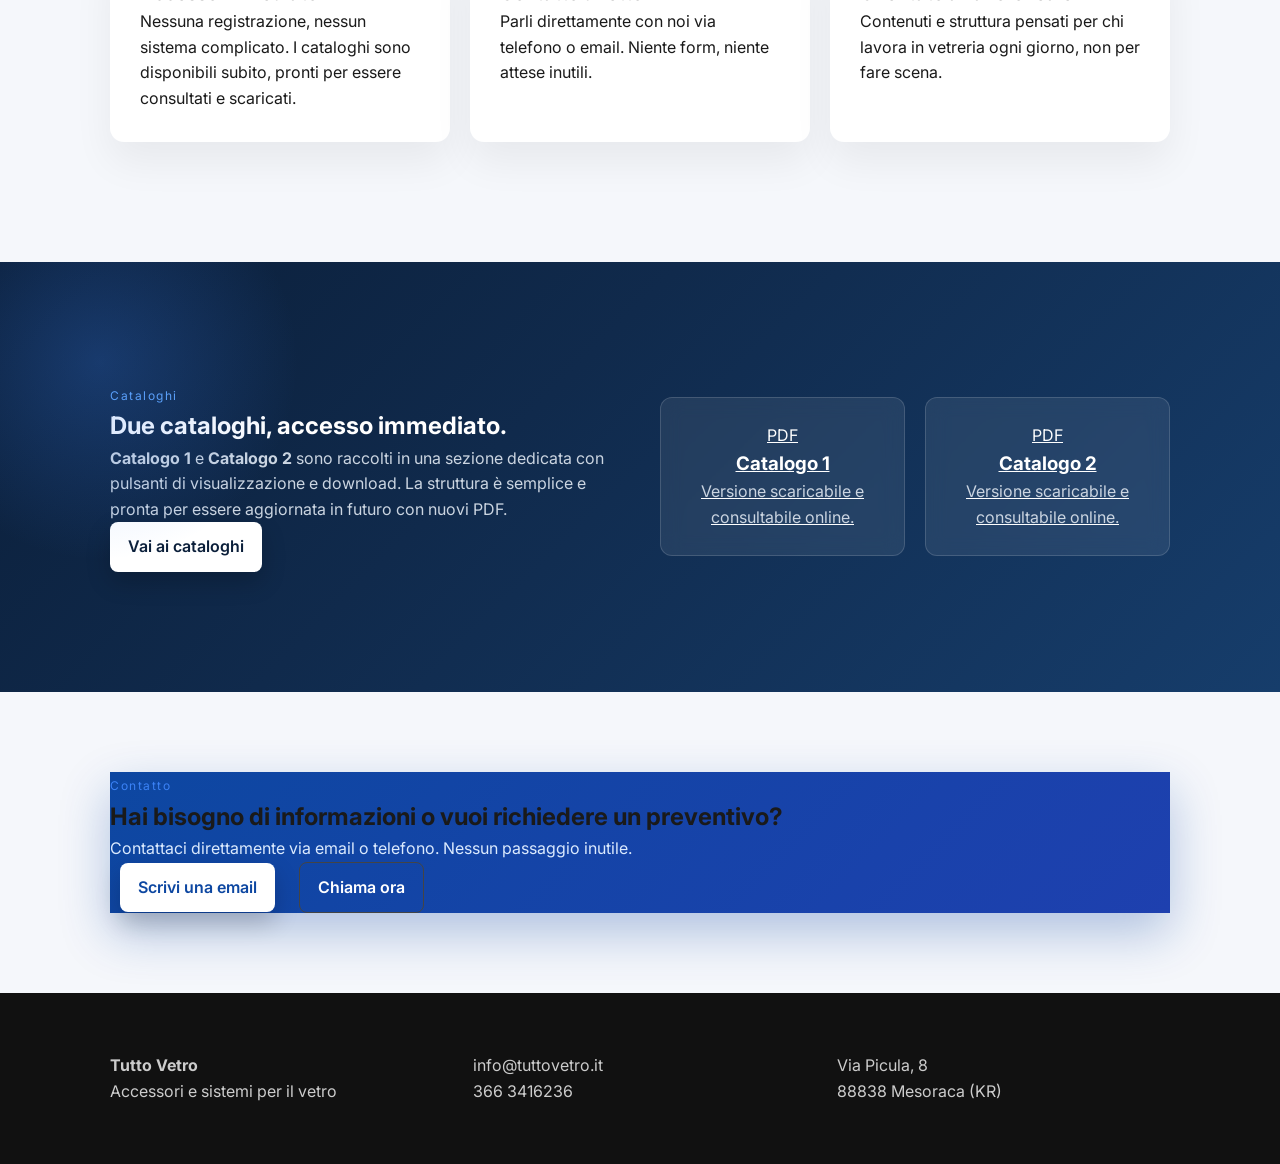
==== commit 526806e8: "Update index.html" ====
--- a/index.html
+++ b/index.html
@@ -123,18 +123,25 @@
     </section>
 
     <section class="cta-section">
-      <div class="container cta-box">
-        <div>
-          <span class="eyebrow">Contatto</span>
-          <h2>Hai bisogno di informazioni o vuoi richiedere un preventivo?</h2>
-          <p>Contattaci direttamente via email o telefono. Il sito è stato strutturato per rendere il contatto immediato e senza passaggi inutili.</p>
-        </div>
-        <div class="cta-actions">
-          <a class="btn btn-primary" href="mailto:info@tuttovetro.it">Scrivi una email</a>
-          <a class="btn btn-secondary" href="tel:+393663416236">Chiama ora</a>
-        </div>
+  <div class="container">
+    <div class="cta-box">
+
+      <div class="cta-text">
+        <span class="eyebrow">Contatto</span>
+        <h2>Hai bisogno di informazioni o vuoi richiedere un preventivo?</h2>
+        <p>
+          Contattaci direttamente via email o telefono. Nessun passaggio inutile.
+        </p>
       </div>
-    </section>
+
+      <div class="cta-actions">
+        <a class="btn btn-primary" href="mailto:info@tuttovetro.it">Scrivi una email</a>
+        <a class="btn btn-ghost" href="tel:+393663416236">Chiama ora</a>
+      </div>
+
+    </div>
+  </div>
+</section>
   </main>
 
   <footer class="site-footer">
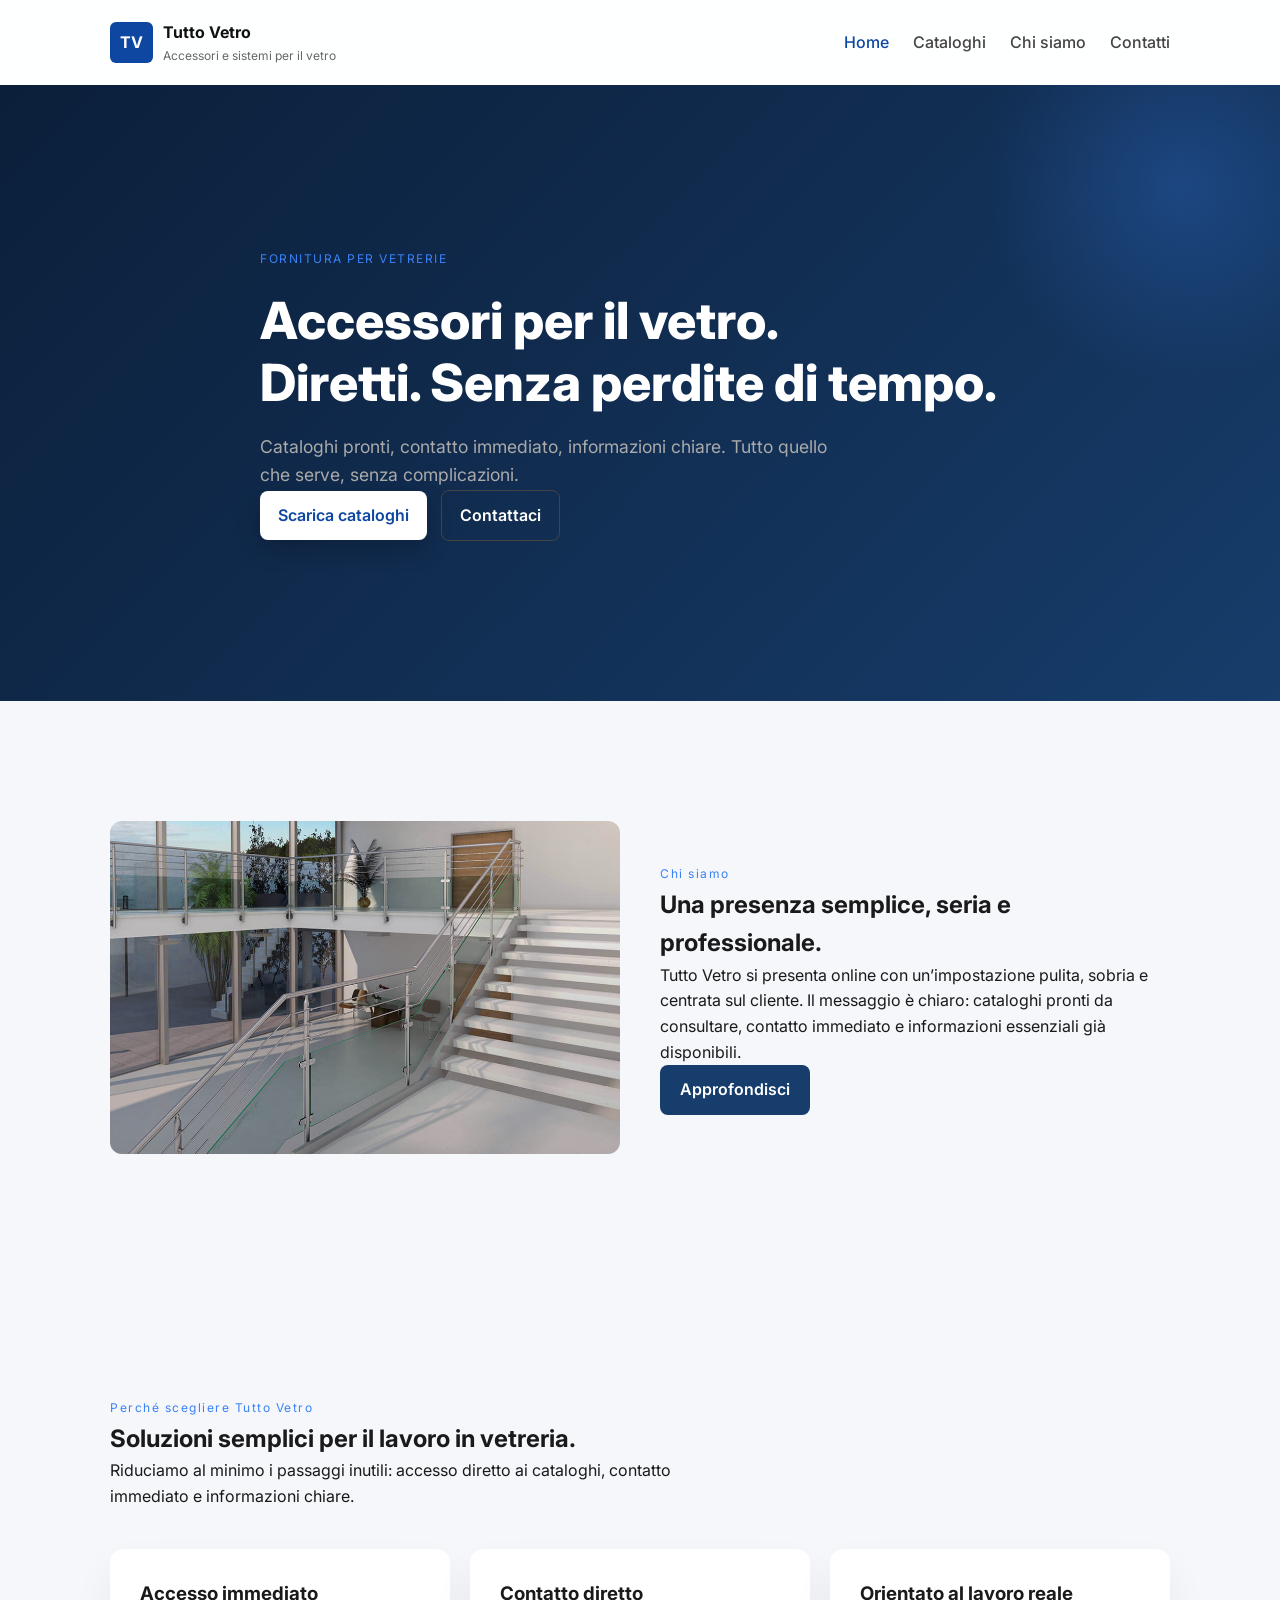
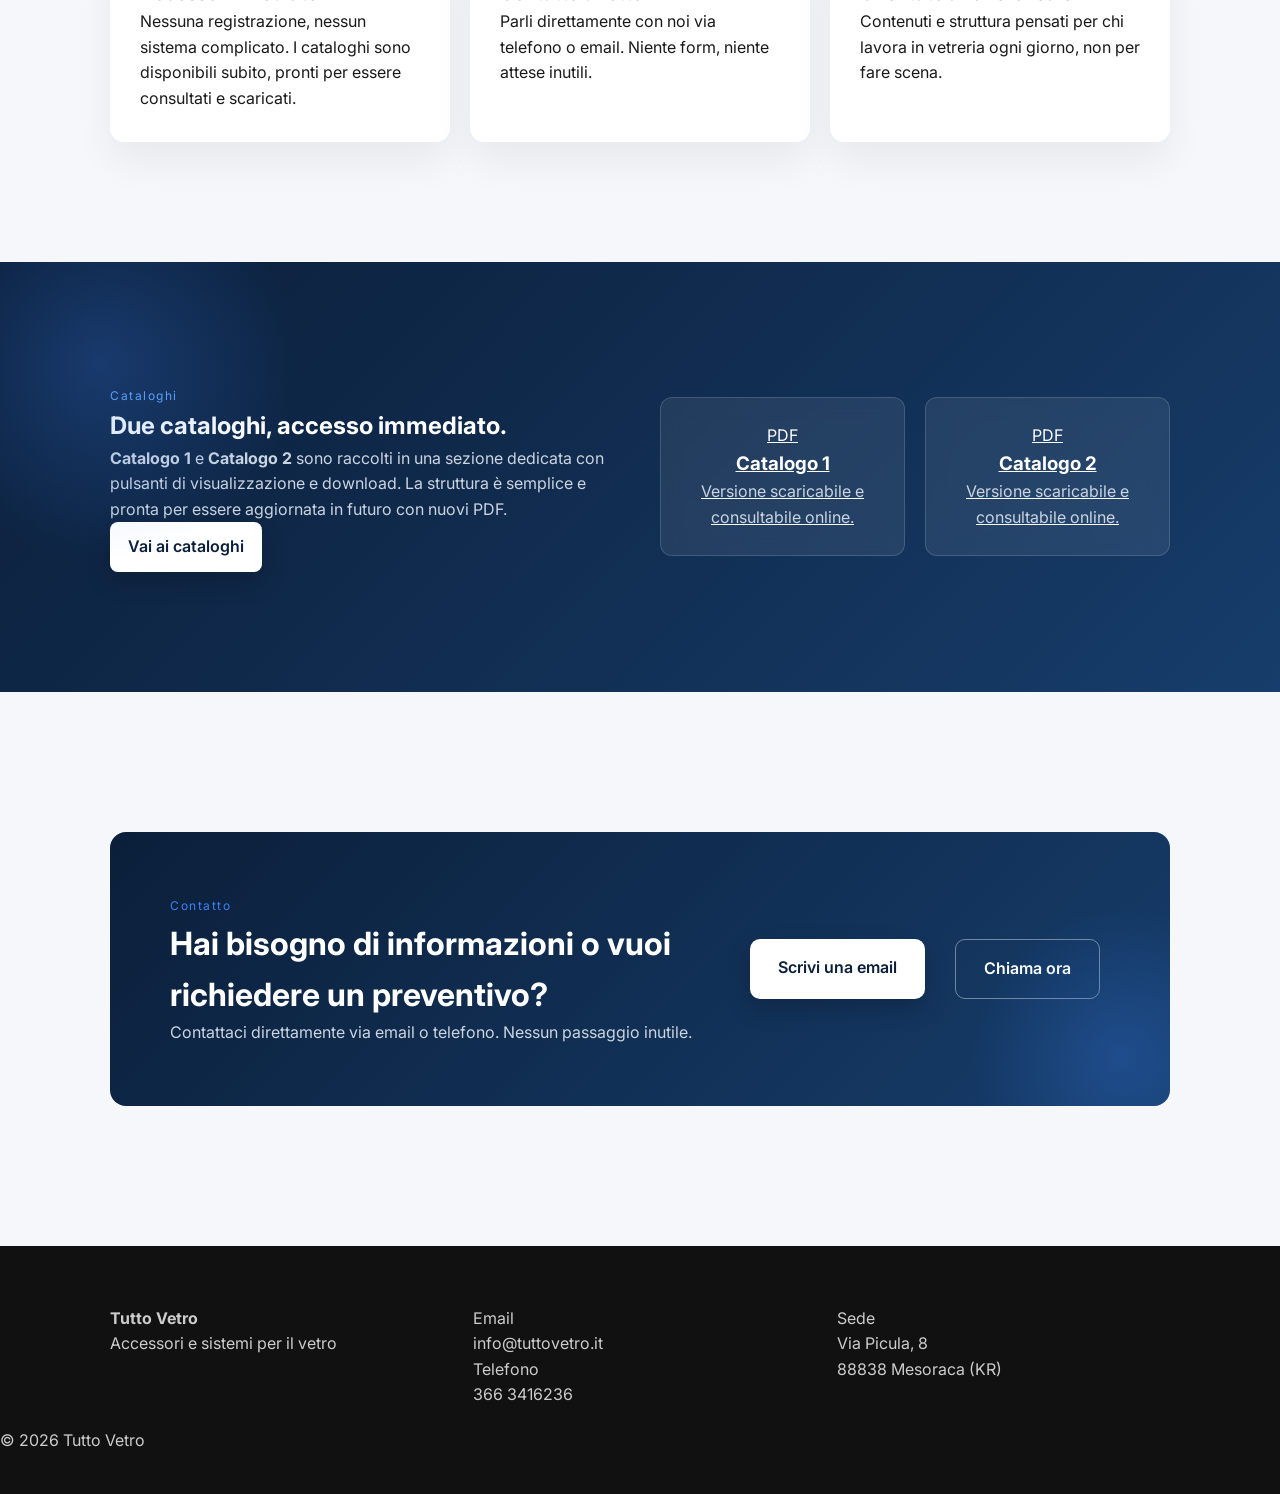
==== commit 6c976dd6: "Update index.html" ====
--- a/index.html
+++ b/index.html
@@ -145,21 +145,33 @@
   </main>
 
   <footer class="site-footer">
-    <div class="container footer-grid">
-      <div>
-        <strong>Tutto Vetro</strong>
-        <p>Accessori e sistemi per il vetro</p>
-      </div>
-      <div>
-        <p><a href="mailto:info@tuttovetro.it">info@tuttovetro.it</a></p>
-        <p><a href="tel:+393663416236">366 3416236</a></p>
-      </div>
-      <div>
-        <p>Via Picula, 8</p>
-        <p>88838 Mesoraca (KR)</p>
-      </div>
+  <div class="container footer-grid">
+
+    <div class="footer-brand">
+      <strong>Tutto Vetro</strong>
+      <p>Accessori e sistemi per il vetro</p>
     </div>
-  </footer>
+
+    <div class="footer-col">
+      <span>Email</span>
+      <p><a href="mailto:info@tuttovetro.it">info@tuttovetro.it</a></p>
+
+      <span>Telefono</span>
+      <p><a href="tel:+393663416236">366 3416236</a></p>
+    </div>
+
+    <div class="footer-col">
+      <span>Sede</span>
+      <p>Via Picula, 8</p>
+      <p>88838 Mesoraca (KR)</p>
+    </div>
+
+  </div>
+
+  <div class="footer-bottom">
+    <p>© 2026 Tutto Vetro</p>
+  </div>
+</footer>
 
   <script src="assets/js/script.js"></script>
 </body>
--- a/style.css
+++ b/style.css
@@ -283,20 +283,77 @@
 
 /* ===== CTA ===== */
 .cta-section {
-  padding: 60px 0;
+  padding: 120px 0;
 }
 
 .cta-box {
-  background: linear-gradient(135deg, #0d47a1, #1e40af);
-  box-shadow: 0 20px 50px rgba(13,71,161,0.3);
+  background: linear-gradient(
+    135deg,
+    #0b1f3a 0%,
+    #163d6b 100%
+  );
+  border-radius: 16px;
+  padding: 60px;
+  color: white;
+
+  display: flex;
+  justify-content: space-between;
+  align-items: center;
+  gap: 40px;
+
+  position: relative;
+  overflow: hidden;
+}
+.cta-box::before {
+  content: "";
+  position: absolute;
+  right: -100px;
+  bottom: -100px;
+  width: 300px;
+  height: 300px;
+  background: radial-gradient(
+    circle,
+    rgba(59,130,246,0.25),
+    transparent 70%
+  );
+}
+.cta-box h2 {
+  font-size: 2rem;
+  font-weight: 700;
 }
 
 .cta-box p {
-  color: #dbeafe;
-}
-
-.cta-actions a {
-  margin-left: 10px;
+  color: #cbd5e1;
+}
+.cta-actions {
+  display: flex;
+  gap: 20px;
+}
+
+.cta-box .btn {
+  padding: 16px 28px;
+  font-size: 1rem;
+  font-weight: 600;
+  border-radius: 10px;
+  white-space: nowrap; /* 🔥 evita testo spezzato */
+}
+
+.cta-box .btn-primary {
+  background: white;
+  color: #0b1f3a;
+  box-shadow: 0 10px 25px rgba(0,0,0,0.2);
+}
+
+.cta-box .btn-ghost {
+  border: 1px solid rgba(255,255,255,0.4);
+  color: white;
+  background: transparent;
+}
+@media (max-width: 768px) {
+  .cta-box {
+    flex-direction: column;
+    text-align: center;
+  }
 }
 
 /* ===== FOOTER ===== */
